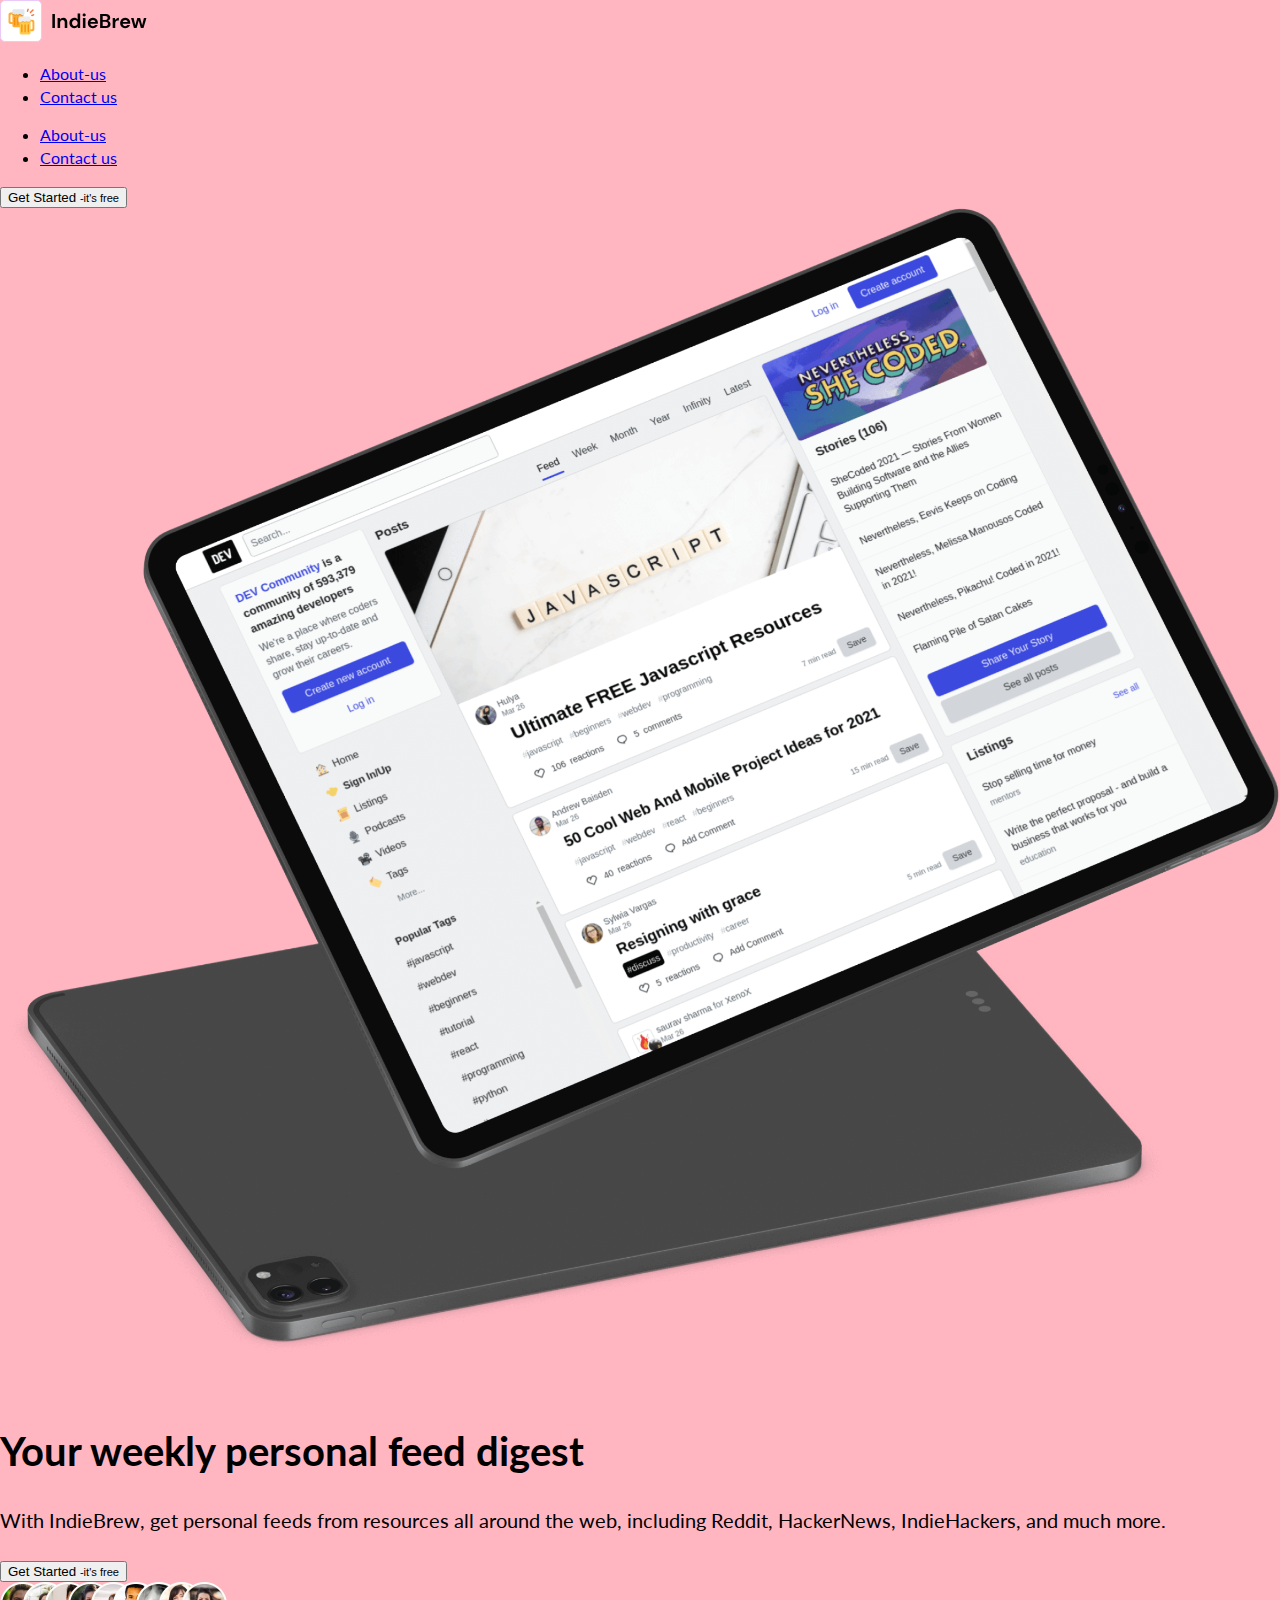
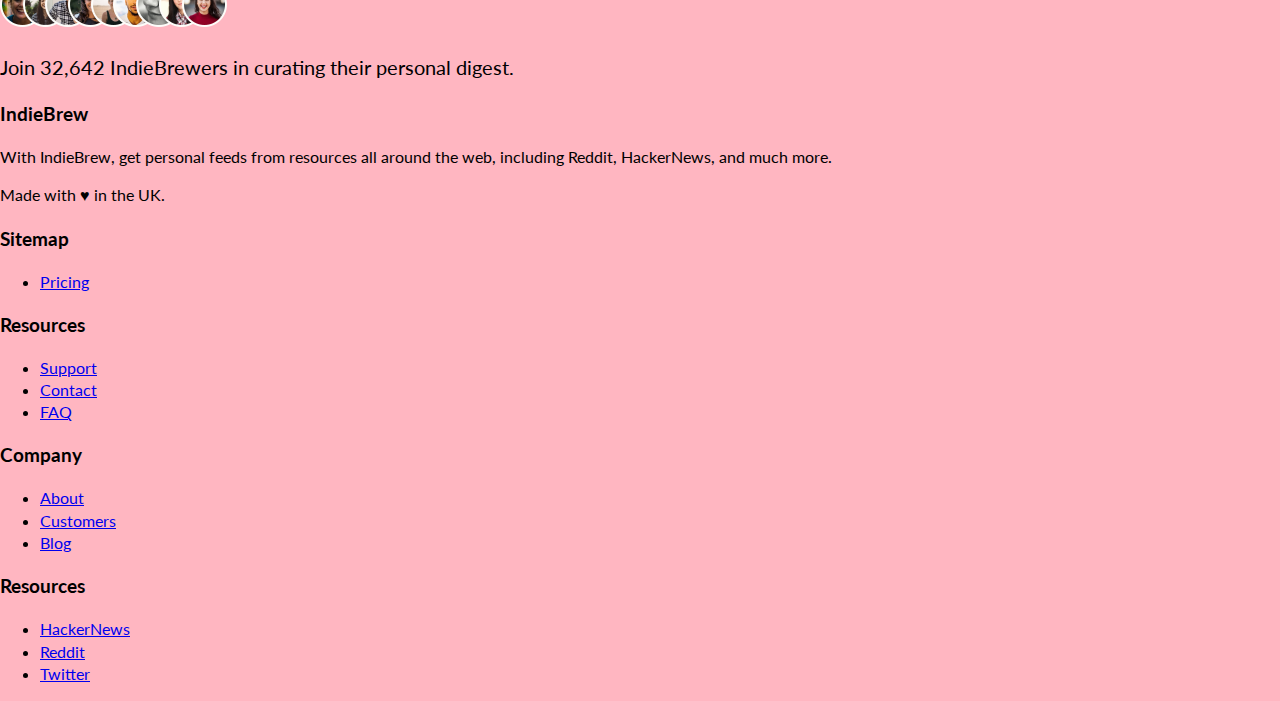
==== index.html @ edd05d70 "code minimized" ====
<!DOCTYPE html>
<html lang="en">
<head>
    <meta charset="UTF-8">
    <meta http-equiv="X-UA-Compatible" content="IE=edge">
    <meta name="viewport" content="width=device-width, initial-scale=1.0">
    <link href="https://cdn.jsdelivr.net/npm/bootstrap@5.0.2/dist/css/bootstrap.min.css"
     rel="stylesheet" integrity="sha384-EVSTQN3/azprG1Anm3QDgpJLIm9Nao0Yz1ztcQTwFspd3yD65VohhpuuCOmLASjC" 
     crossorigin="anonymous">
     <link rel="stylesheet" href="style.css">
    <title>IndieBrew</title>
</head>
<body>
        <!-- Navigation-->
        <div class="container">
            <div class="header align-items-center d-flex justify-content-between pt-4">
                <!--Logo-->
                    <div class="nav-logo">
                        <svg width="147" height="42" viewBox="0 0 147 42" fill="none" xmlns="http://www.w3.org/2000/svg">
                            <path d="M52.36 28V14H54.92V28H52.36ZM57.5734 28V18.08H59.8334L60.0334 19.76C60.3401 19.1733 60.7801 18.7067 61.3534 18.36C61.9401 18.0133 62.6268 17.84 63.4134 17.84C64.6401 17.84 65.5934 18.2267 66.2734 19C66.9534 19.7733 67.2934 20.9067 67.2934 22.4V28H64.7334V22.64C64.7334 21.7867 64.5601 21.1333 64.2134 20.68C63.8668 20.2267 63.3268 20 62.5934 20C61.8734 20 61.2801 20.2533 60.8134 20.76C60.3601 21.2667 60.1334 21.9733 60.1334 22.88V28H57.5734ZM74.3014 28.24C73.3681 28.24 72.5347 28.0133 71.8014 27.56C71.0681 27.1067 70.4881 26.4867 70.0614 25.7C69.6347 24.9133 69.4214 24.02 69.4214 23.02C69.4214 22.02 69.6347 21.1333 70.0614 20.36C70.4881 19.5733 71.0681 18.96 71.8014 18.52C72.5347 18.0667 73.3681 17.84 74.3014 17.84C75.0481 17.84 75.7014 17.98 76.2614 18.26C76.8214 18.54 77.2747 18.9333 77.6214 19.44V13.6H80.1814V28H77.9014L77.6214 26.58C77.3014 27.02 76.8747 27.4067 76.3414 27.74C75.8214 28.0733 75.1414 28.24 74.3014 28.24ZM74.8414 26C75.6681 26 76.3414 25.7267 76.8614 25.18C77.3947 24.62 77.6614 23.9067 77.6614 23.04C77.6614 22.1733 77.3947 21.4667 76.8614 20.92C76.3414 20.36 75.6681 20.08 74.8414 20.08C74.0281 20.08 73.3547 20.3533 72.8214 20.9C72.2881 21.4467 72.0214 22.1533 72.0214 23.02C72.0214 23.8867 72.2881 24.6 72.8214 25.16C73.3547 25.72 74.0281 26 74.8414 26ZM84.1683 16.54C83.7016 16.54 83.3149 16.4 83.0083 16.12C82.7149 15.84 82.5683 15.4867 82.5683 15.06C82.5683 14.6333 82.7149 14.2867 83.0083 14.02C83.3149 13.74 83.7016 13.6 84.1683 13.6C84.6349 13.6 85.0149 13.74 85.3083 14.02C85.6149 14.2867 85.7683 14.6333 85.7683 15.06C85.7683 15.4867 85.6149 15.84 85.3083 16.12C85.0149 16.4 84.6349 16.54 84.1683 16.54ZM82.8883 28V18.08H85.4483V28H82.8883ZM92.9403 28.24C91.9403 28.24 91.0536 28.0267 90.2803 27.6C89.507 27.1733 88.9003 26.5733 88.4603 25.8C88.0203 25.0267 87.8003 24.1333 87.8003 23.12C87.8003 22.0933 88.0136 21.18 88.4403 20.38C88.8803 19.58 89.4803 18.96 90.2403 18.52C91.0136 18.0667 91.9203 17.84 92.9603 17.84C93.9336 17.84 94.7936 18.0533 95.5403 18.48C96.287 18.9067 96.867 19.4933 97.2803 20.24C97.707 20.9733 97.9203 21.7933 97.9203 22.7C97.9203 22.8467 97.9136 23 97.9003 23.16C97.9003 23.32 97.8936 23.4867 97.8803 23.66H90.3403C90.3936 24.4333 90.6603 25.04 91.1403 25.48C91.6336 25.92 92.227 26.14 92.9203 26.14C93.4403 26.14 93.8736 26.0267 94.2203 25.8C94.5803 25.56 94.847 25.2533 95.0203 24.88H97.6203C97.4336 25.5067 97.1203 26.08 96.6803 26.6C96.2536 27.1067 95.7203 27.5067 95.0803 27.8C94.4536 28.0933 93.7403 28.24 92.9403 28.24ZM92.9603 19.92C92.3336 19.92 91.7803 20.1 91.3003 20.46C90.8203 20.8067 90.5136 21.34 90.3803 22.06H95.3203C95.2803 21.4067 95.0403 20.8867 94.6003 20.5C94.1603 20.1133 93.6136 19.92 92.9603 19.92ZM100.133 28V14H105.753C107.207 14 108.313 14.34 109.073 15.02C109.847 15.6867 110.233 16.5467 110.233 17.6C110.233 18.48 109.993 19.1867 109.513 19.72C109.047 20.24 108.473 20.5933 107.793 20.78C108.593 20.94 109.253 21.34 109.773 21.98C110.293 22.6067 110.553 23.34 110.553 24.18C110.553 25.2867 110.153 26.2 109.353 26.92C108.553 27.64 107.42 28 105.953 28H100.133ZM102.693 19.88H105.373C106.093 19.88 106.647 19.7133 107.033 19.38C107.42 19.0467 107.613 18.5733 107.613 17.96C107.613 17.3733 107.42 16.9133 107.033 16.58C106.66 16.2333 106.093 16.06 105.333 16.06H102.693V19.88ZM102.693 25.92H105.553C106.313 25.92 106.9 25.7467 107.313 25.4C107.74 25.04 107.953 24.54 107.953 23.9C107.953 23.2467 107.733 22.7333 107.293 22.36C106.853 21.9867 106.26 21.8 105.513 21.8H102.693V25.92ZM112.691 28V18.08H114.971L115.211 19.94C115.571 19.3 116.057 18.7933 116.671 18.42C117.297 18.0333 118.031 17.84 118.871 17.84V20.54H118.151C117.591 20.54 117.091 20.6267 116.651 20.8C116.211 20.9733 115.864 21.2733 115.611 21.7C115.371 22.1267 115.251 22.72 115.251 23.48V28H112.691ZM125.265 28.24C124.265 28.24 123.378 28.0267 122.605 27.6C121.831 27.1733 121.225 26.5733 120.785 25.8C120.345 25.0267 120.125 24.1333 120.125 23.12C120.125 22.0933 120.338 21.18 120.765 20.38C121.205 19.58 121.805 18.96 122.565 18.52C123.338 18.0667 124.245 17.84 125.285 17.84C126.258 17.84 127.118 18.0533 127.865 18.48C128.611 18.9067 129.191 19.4933 129.605 20.24C130.031 20.9733 130.245 21.7933 130.245 22.7C130.245 22.8467 130.238 23 130.225 23.16C130.225 23.32 130.218 23.4867 130.205 23.66H122.665C122.718 24.4333 122.985 25.04 123.465 25.48C123.958 25.92 124.551 26.14 125.245 26.14C125.765 26.14 126.198 26.0267 126.545 25.8C126.905 25.56 127.171 25.2533 127.345 24.88H129.945C129.758 25.5067 129.445 26.08 129.005 26.6C128.578 27.1067 128.045 27.5067 127.405 27.8C126.778 28.0933 126.065 28.24 125.265 28.24ZM125.285 19.92C124.658 19.92 124.105 20.1 123.625 20.46C123.145 20.8067 122.838 21.34 122.705 22.06H127.645C127.605 21.4067 127.365 20.8867 126.925 20.5C126.485 20.1133 125.938 19.92 125.285 19.92ZM133.947 28L131.047 18.08H133.587L135.307 25.22L137.307 18.08H140.147L142.147 25.22L143.887 18.08H146.427L143.507 28H140.847L138.727 20.58L136.607 28H133.947Z" fill="black"/>
                            <rect x="0.5" y="0.5" width="41" height="41" rx="4.5" fill="white" stroke="#EAC9F8"/>
                            <path d="M10.4908 12.5065H13.0245V14.4294H11.7426C10.4606 14.4294 10.4606 15.0704 10.4606 15.7114V21.0135C10.4606 21.989 11.3858 22.1203 11.3858 22.1203H13.0245V24.0432H10.4908C9.4127 24.0432 8.53845 23.1697 8.53845 22.0916V14.4581C8.53845 13.3807 9.41198 12.5065 10.4908 12.5065Z" fill="#FFAC33"/>
                            <path d="M12.3835 12.5065H23.2786V25.8111C23.2786 26.6006 22.6326 27.2466 21.843 27.2466H13.8191C13.0295 27.2466 12.3835 26.6006 12.3835 25.8111V12.5065Z" fill="#FFAC33"/>
                            <path d="M14.6266 25.3237C14.9804 25.3237 15.2676 25.0373 15.2676 24.6828V17.6335C15.2676 17.2797 14.9812 16.9926 14.6266 16.9926C14.2727 16.9926 13.9856 17.279 13.9856 17.6335V24.6828C13.9856 25.0373 14.2727 25.3237 14.6266 25.3237ZM17.8307 25.3237C18.1846 25.3237 18.4717 25.0373 18.4717 24.6828V17.6335C18.4717 17.2797 18.1853 16.9926 17.8307 16.9926C17.4768 16.9926 17.1897 17.279 17.1897 17.6335V24.6828C17.1905 25.0373 17.4768 25.3237 17.8307 25.3237ZM12.3835 14.7395V12.5065H23.2786V16.0078C23.069 16.0846 22.845 16.1334 22.6089 16.1334C21.7921 16.1334 21.0937 15.6302 20.803 14.9175C20.6322 15.0654 20.4118 15.1572 20.1692 15.1572C19.839 15.1572 19.5483 14.9921 19.3718 14.7409C19.0251 15.2836 18.4214 15.6453 17.7295 15.6453C17.095 15.6453 16.5359 15.3374 16.1798 14.868C16.0018 15.3223 15.5626 15.6453 15.0458 15.6453C14.5828 15.6453 14.1852 15.384 13.9777 15.0043C13.7839 15.0991 13.5686 15.1572 13.3375 15.1572C12.7044 15.1572 12.3835 14.7395 12.3835 14.7395Z" fill="#F4900C"/>
                            <path d="M14.3065 9.3024H22.6376C23.9196 9.3024 24.5605 9.94337 24.5605 11.2253V13.2063C24.5605 14.2844 23.6863 15.158 22.6089 15.158C21.7921 15.158 21.0937 14.6548 20.803 13.9428C20.6322 14.0899 20.4118 14.1825 20.1692 14.1825C19.839 14.1825 19.5483 14.0174 19.3718 13.7662C19.0251 14.3081 18.4214 14.6699 17.7295 14.6699C17.095 14.6699 16.5359 14.362 16.1798 13.8925C16.0018 14.3469 15.5626 14.6699 15.0458 14.6699C14.6007 14.6699 14.2203 14.4258 14.0071 14.0691C13.8342 14.2335 13.6023 14.3361 13.3446 14.3361C12.8135 14.3361 12.3835 13.9055 12.3835 13.375V11.2253C12.3835 9.94337 13.0245 9.3024 14.3065 9.3024Z" fill="#E1E8ED"/>
                            <path d="M30.4269 13.2602C30.2431 13.2602 30.0594 13.1899 29.9194 13.0499C29.6388 12.7692 29.6388 12.3149 29.9194 12.0342L32.4689 9.48615C32.7496 9.20622 33.2032 9.20622 33.4839 9.48615C33.7645 9.76608 33.7645 10.2212 33.4839 10.5018L30.9344 13.0499C30.7944 13.1906 30.6106 13.2602 30.4269 13.2602ZM27.4381 12.0421C27.3599 12.0421 27.2795 12.0285 27.2012 12.0012C26.8273 11.8706 26.6299 11.4615 26.7605 11.0868L27.4568 9.0964C27.5881 8.72245 27.9965 8.52506 28.3712 8.65569C28.7452 8.78633 28.9425 9.19546 28.8119 9.57013L28.1157 11.5605C28.0123 11.857 27.7345 12.0421 27.4381 12.0421ZM31.8474 16.1865C31.5516 16.1865 31.2746 16.0021 31.1705 15.7078C31.0384 15.3338 31.2351 14.924 31.6083 14.7919L33.3985 14.1596C33.7731 14.0268 34.1823 14.2242 34.3143 14.5974C34.4464 14.9714 34.2497 15.3812 33.8765 15.5133L32.0864 16.1456C32.0067 16.1736 31.9263 16.1865 31.8474 16.1865Z" fill="#FA743E"/>
                            <path d="M32.4259 19.6842H29.8922V21.6071H31.1741C32.456 21.6071 32.456 22.2481 32.456 22.889V28.1912C32.456 29.1667 31.5308 29.298 31.5308 29.298H29.8922V31.2209H32.4259C33.504 31.2209 34.3782 30.3474 34.3782 29.2693V21.6358C34.3782 20.5584 33.5047 19.6842 32.4259 19.6842Z" fill="#FFAC33"/>
                            <path d="M30.5331 19.6842H19.6381V32.9888C19.6381 33.7783 20.2841 34.4243 21.0736 34.4243H29.0976C29.8871 34.4243 30.5331 33.7783 30.5331 32.9888V19.6842Z" fill="#FFCC4D"/>
                            <path d="M21.8811 32.5014C21.5273 32.5014 21.2402 32.2151 21.2402 31.8605V24.8113C21.2402 24.4574 21.5273 24.1703 21.8811 24.1703C22.235 24.1703 22.5221 24.4567 22.5221 24.8113V31.8605C22.5221 32.2151 22.235 32.5014 21.8811 32.5014ZM28.2901 32.5014C27.9363 32.5014 27.6491 32.2151 27.6491 31.8605V24.8113C27.6491 24.4574 27.9355 24.1703 28.2901 24.1703C28.644 24.1703 28.9311 24.4567 28.9311 24.8113V31.8605C28.9311 32.2151 28.644 32.5014 28.2901 32.5014ZM25.086 32.5014C24.7321 32.5014 24.445 32.2151 24.445 31.8605V24.8113C24.445 24.4574 24.7314 24.1703 25.086 24.1703C25.4406 24.1703 25.727 24.4567 25.727 24.8113V31.8605C25.7262 32.2151 25.4398 32.5014 25.086 32.5014Z" fill="#F4900C"/>
                            <path d="M30.5331 21.9172V19.6842H19.6381V23.1855C19.8477 23.2623 20.0716 23.3111 20.3077 23.3111C21.1246 23.3111 21.823 22.8079 22.1137 22.0952C22.2845 22.2431 22.5048 22.3349 22.7474 22.3349C23.0776 22.3349 23.3683 22.1698 23.5449 21.9186C23.8916 22.4613 24.4952 22.823 25.1871 22.823C25.8217 22.823 26.3808 22.5151 26.7368 22.0457C26.9148 22.5 27.3541 22.823 27.8709 22.823C28.3339 22.823 28.7315 22.5617 28.9389 22.182C29.1327 22.2768 29.3481 22.3349 29.5792 22.3349C30.2123 22.3349 30.5331 21.9172 30.5331 21.9172Z" fill="#FFAC33"/>
                            <path d="M28.6102 16.4801H20.279C18.9971 16.4801 18.3561 17.1211 18.3561 18.403V20.3841C18.3561 21.4621 19.2304 22.3357 20.3078 22.3357C21.1246 22.3357 21.823 21.8325 22.1137 21.1205C22.2845 21.2676 22.5049 21.3602 22.7475 21.3602C23.0776 21.3602 23.3683 21.1951 23.5449 20.9439C23.8916 21.4858 24.4952 21.8476 25.1872 21.8476C25.8217 21.8476 26.3808 21.5397 26.7368 21.0702C26.9148 21.5246 27.3541 21.8476 27.8709 21.8476C28.3159 21.8476 28.6963 21.6035 28.9095 21.2468C29.0818 21.4112 29.3143 21.5138 29.5713 21.5138C30.1025 21.5138 30.5324 21.0832 30.5324 20.5527V18.403C30.5331 17.1211 29.8921 16.4801 28.6102 16.4801Z" fill="#EEEEEE"/>
                        </svg>        
                    </div>  
                <!--Navbar menu Mobile--> 
                <div class="collapse" id="navbarToggleExternalContent">
                    <div class="Navbar-menu">
                        <ul class="list-unstyled">
                            <li> <a href="about.html" class="text-decoration-none">About-us</a></li>
                            <li><a href="contact.html" class="text-decoration-none" >Contact us</a></li>
                        </ul>
                    <!-- <span class="text-muted"></span> -->
                    </div>
                </div>
                <nav class="navbar navbar-dark bg-dark">
                    <div class="container-fluid">
                    <button class="navbar-toggler" type="button" data-bs-toggle="collapse" data-bs-target="#navbarToggleExternalContent" aria-controls="navbarToggleExternalContent" aria-expanded="false" aria-label="Toggle navigation">
                        <span class="navbar-toggler-icon"></span>
                    </button>
                    </div>
                </nav>
                <!-- tablet Nav -->
                <div class="Tablet-Navbar-menu align-items-lg-center align-items-sm-center d-flex pt-1" id="tablet">
                    <div class="menu align-items-center d-flex justify-content-between " id="flex-box" >
                        <ul class="nav-ul mr-5 d-flex pt-2 list-unstyled">
                            <li><a href="about.html" class="tab-nav-link text-decoration-none">About-us</a></li>
                            <li><a href="contact.html" class="tab-nav-link text-decoration-none">Contact us</a></li>
                        </ul>
                        <button class="btn btn-primary pl-4 ml-4" id="tab-nav-btn">
                            <span class="text-bold">Get Started</span>
                            <small>-it's free</small>
                        </button>
                    </div>
                </div>
            </div>
        </div>
        <!--Top-hero section-->
        <div class="top-hero container pt-4 mt-4">
            <div class="row">
                <div class="col-lg-6 col-md-12 col-sm-12">
                    <div class="hero-image">
                        <img src="./images/Feed-Mockup.png"  width="100%" height="100%">
                    </div>
                </div>
                <div class="top-hero--text-section  col-lg-6 col-md-12 col-sm-12">
                    <h1 class="fw-bolder fs-1">Your weekly personal feed digest</h1>
                    <p>With IndieBrew, get personal feeds from 
                    resources all around the web, including Reddit,
                    HackerNews, IndieHackers, and much more.
                    </p>
                    <button class="btn btn-primary">
                        <span class="text-bold">Get Started</span>
                        <small>-it's free</small>
                    </button>
                    <div class="icon pt-3">
                        <img src="./images/User Avatars.png"/>
                        <p class="pt-2">Join <span class="text-primary">32,642 </span>IndieBrewers in curating
                        their personal digest. 
                        </p>
                    </div>
                </div>
            </div>          
        </div>
          <!--footer-->
<div class="container pt-4">
    <footer>
        <div class="row">
            <div class="footer-one col-12 col-sm-12">
                <h3  class="fw-bold">IndieBrew</h3>
                <p>With IndieBrew, get personal feeds from resources all around
                the web, including Reddit, HackerNews, and much more.
                </p>
                <p>Made with ♥ in the  UK.</p>
            </div>
        </div>
        <div class="footer-flex ">
            <div class="row">
                <div class="col-sm-12 col-md-6">
                    <div class="row">
                        <div class="col-6 col-sm-6">
                            <h3  class="fw-bold">Sitemap</h3>
                            <ul class="list-unstyled">
                                <li> <a href="#" class="text-decoration-none">Pricing</a></li>
                            </ul>  
                        </div>
                        <div class="col-6 col-sm-6">
                            <h3 class="fw-bold">Resources</h3>
                            <ul class="list-unstyled">
                                <li><a href="#" class="text-decoration-none">Support</a></li>
                                <li><a href="contact.html" class="text-decoration-none">Contact</a></li>
                                <li> <a href="#" class="text-decoration-none">FAQ</a></li>
                            </ul>
                        </div>
                    </div>
                </div>
                <div class="col-sm-12 col-md-6">
                    <div class="row">
                        <div class="footer-four col-6 col-sm-6">
                            <h3 class="fw-bold">Company</h3>
                            <ul class="list-unstyled">
                                <li><a href="about.html" class="text-decoration-none">About</a></li>
                                <li><a href="#" class="text-decoration-none">Customers</a></li>
                                <li><a href="#" class="text-decoration-none">Blog</a></li>
                            </ul>
                        </div>
                        <div class="footer-five col-6 col-sm-6">
                            <h3  class="fw-bold">Resources</h3>
                            <ul class="list-unstyled">
                                <li><a href="#" class="text-decoration-none">HackerNews</a> </li>
                                <li><a href="#" class="text-decoration-none">Reddit</a></li>
                                <li><a href="#" class="text-decoration-none">Twitter</a></li>
                            </ul>   
                        </div>
                </div>  
                </div>
            </div>
        </div>
    </footer>
</div>
    <script src="https://cdn.jsdelivr.net/npm/bootstrap@5.0.2/dist/js/bootstrap.bundle.min.js"
     integrity="sha384-MrcW6ZMFYlzcLA8Nl+NtUVF0sA7MsXsP1UyJoMp4YLEuNSfAP+JcXn/tWtIaxVXM" 
     crossorigin="anonymous">
    </script>
</body>
</html>
---- style.css ----
@import url('https://fonts.googleapis.com/css2?family=Lato:wght@700&family=Manrope:wght@400;500&display=swap');

body{
    /* background-color:rgb(255, 0, 0);opacity:1.9; */
    background-color:rgb(255, 182, 193);
    line-height:1.4;
    font-family: 'Lato', sans-serif;
    padding: 0;
    margin: 0;
    box-sizing: border-box;
}

.navbar{
    display: none;
}

.nav-ul li{
    margin-right: 10px;
}

.top-hero--text-section,
.phone-image-text--section{
    margin-top: 60px;
    font-size:20px;
}

.icon-social{
    width: 400px;
    height:100%;
    padding-top: 30px;
}

.phone{
    width: 500px;
    height:100%;
}

input{
    width: 100%;
    height: 100%;
    border: 1px solid black;
    border-radius:2px;
    padding:10px;
    margin-bottom: 20px;;
}

.conditions .Terms{
    margin-left: -70px;
    margin-top: -20px;

}

input[type="checkbox"]{
    height: 13px;
    margin-left:-75px;
    margin-top: -20px;
   }

button:hover{
   transition: ease-in 2000ms;
   background-color:blanchedalmond;
   color:black;
}

.sign-up{
    margin-top: 30px;
    width:50%;
    height:100%;
    padding:40px;
}

.feed-back{
    margin-top:30px;
    width:50%;
    height:100%;
    padding:20px;
}

#btn-signup{
    width:100%;
}


@media screen and (max-width: 769px) {
    body{
        background-color:rgb(255, 182, 193);
        line-height:1.4;
        font-family: 'Lato', sans-serif;
    }

    .navbar{
        display: none;
    }
    
    input{
        width: 100%;
        border: 1px solid black;
        border-radius:2px;
        padding:10px;
        margin-bottom: 20px;;
    }
 
    .conditions .Terms{
     margin-left: -300px;
     padding-bottom: 22px;
    }
 
    input[type="checkbox"]{
     margin-left:-310px;
    }
 
   button:hover{
       transition: ease-in 1000ms;
       background-color:blanchedalmond;
       color:black;
   }
   
   .feed-back--hero,
   .sign-up--section{
    width:100%;
   }

   .icon-social{
    width:100%; 
   }
}

@media screen and (max-width: 426px) {
    body{
        background-color:rgb(255, 182, 193);
        line-height:1.4;
        font-weight: 400;
        font-family: 'Lato', sans-serif;
        font-family: 'Manrope', sans-serif;
        border:1px solid black;
    }

    .tab-nav-link,
    #tab-nav-btn,
    #tablet{
        display: none;
    }

    .navbar{
        display: block;
    }

   a:hover,
   a:focus{
    color: black;
    background-color:blue;
   }

   input{
       width: 100%;
       border: 1px solid black;
       border-radius:2px;
       padding:10px;
       margin-bottom: 20px;;
   }

   .conditions .Terms{
    margin-left: -90px;
    padding: 10px;
   }

   input[type="checkbox"]{
    margin-left:-100px;
   }

  button:hover{
      transition: ease-in 1000ms;
      background-color:blanchedalmond;
      color:black;
  }

  .header .Tablet-Navbar-menu .menu .nav-ul {
        display: none;
}
    .phone,
    .icon-social{
        width:320px; 
    }

    .btn-text{
        display: none;
    }
  }

  @media screen and (max-width: 378px) {
    .conditions .Terms{
        margin-left: -80px;
        margin-top: -15px;
       }
    
       input[type="checkbox"]{
        margin-left:-70px;
        margin-top: -18px;
       }
       
       .header .Tablet-Navbar-menu #flex-box {
        display: none;
    }
  }

  @media screen and (max-width: 321px) {
    .conditions .Terms{
        margin-left: -50px;
        padding:-5px 10px;
       }
    
       input[type="checkbox"]{
        margin-left:-50px;
        margin-top: -20px;
       }

       .header .Tablet-Navbar-menu #flex-box {
           display: none;
       }

       .phone,
    .icon-social{
        width:300px; 
    }
    
  }
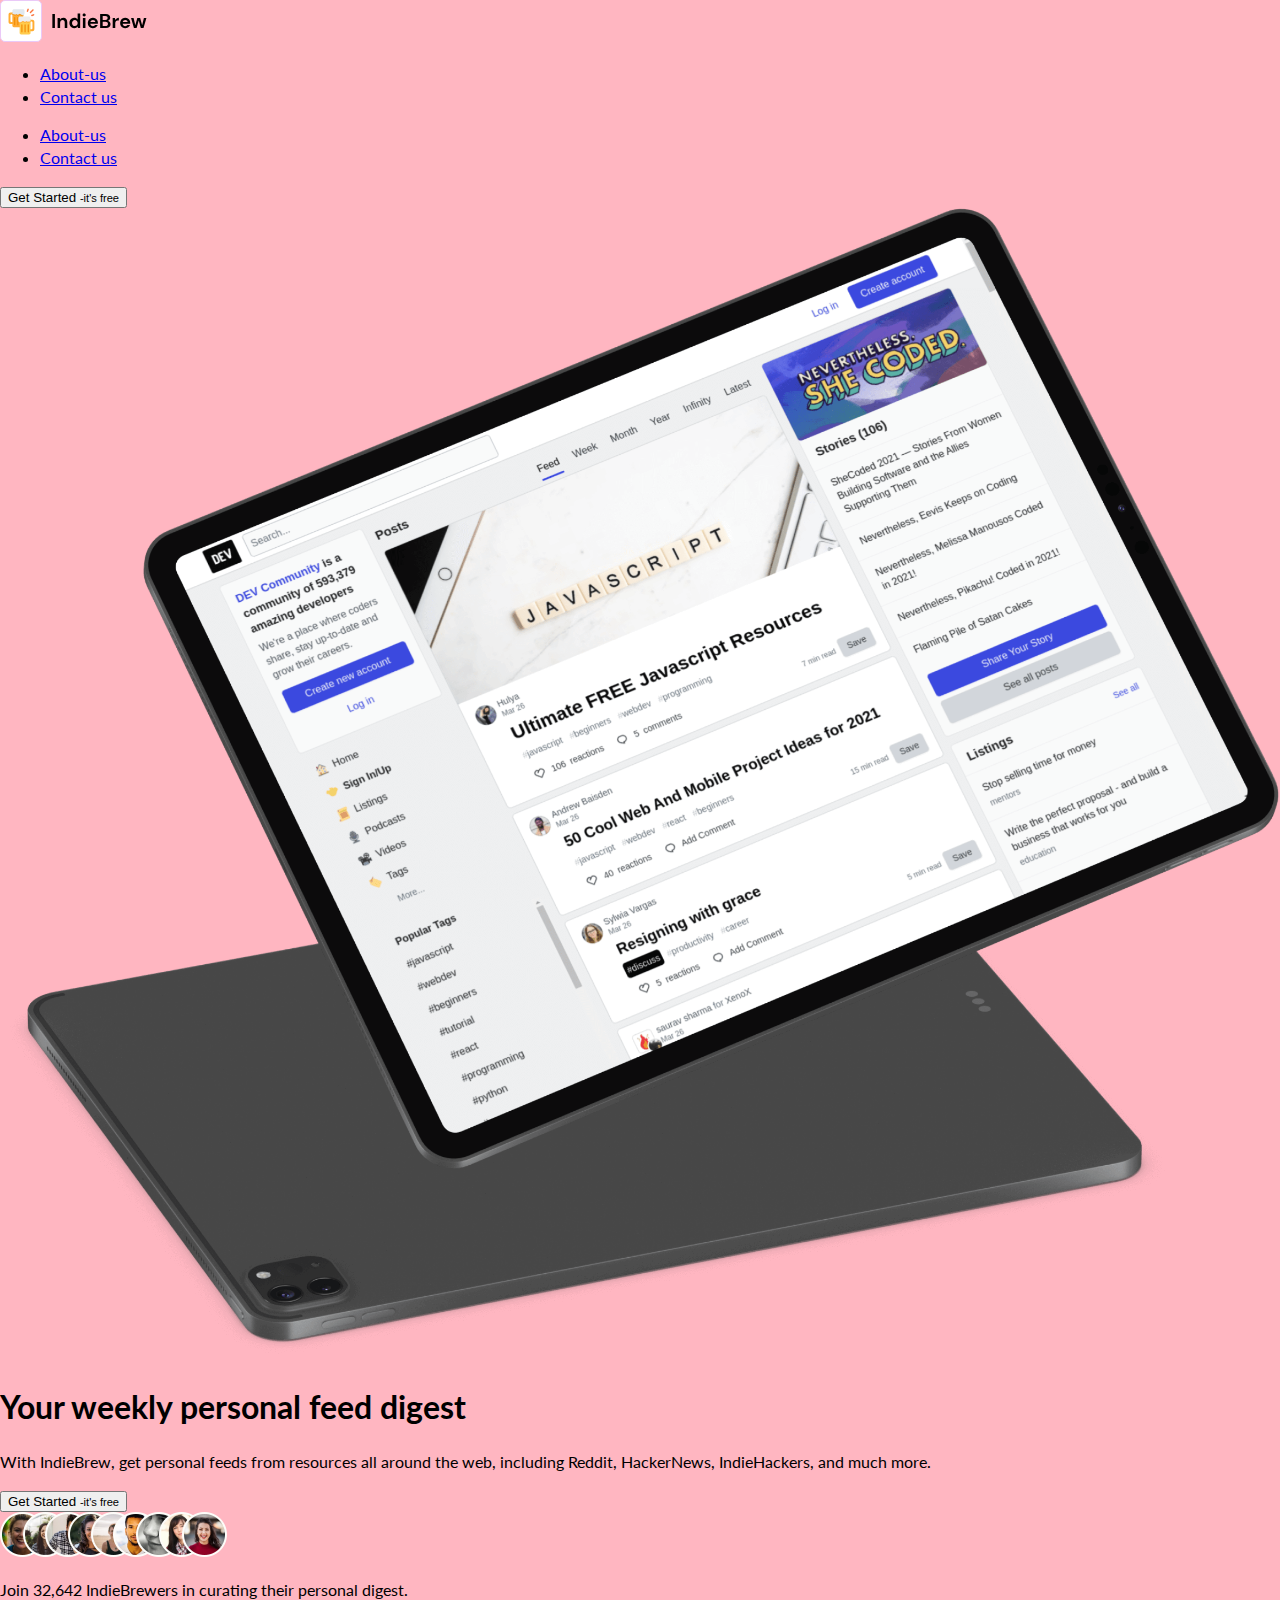
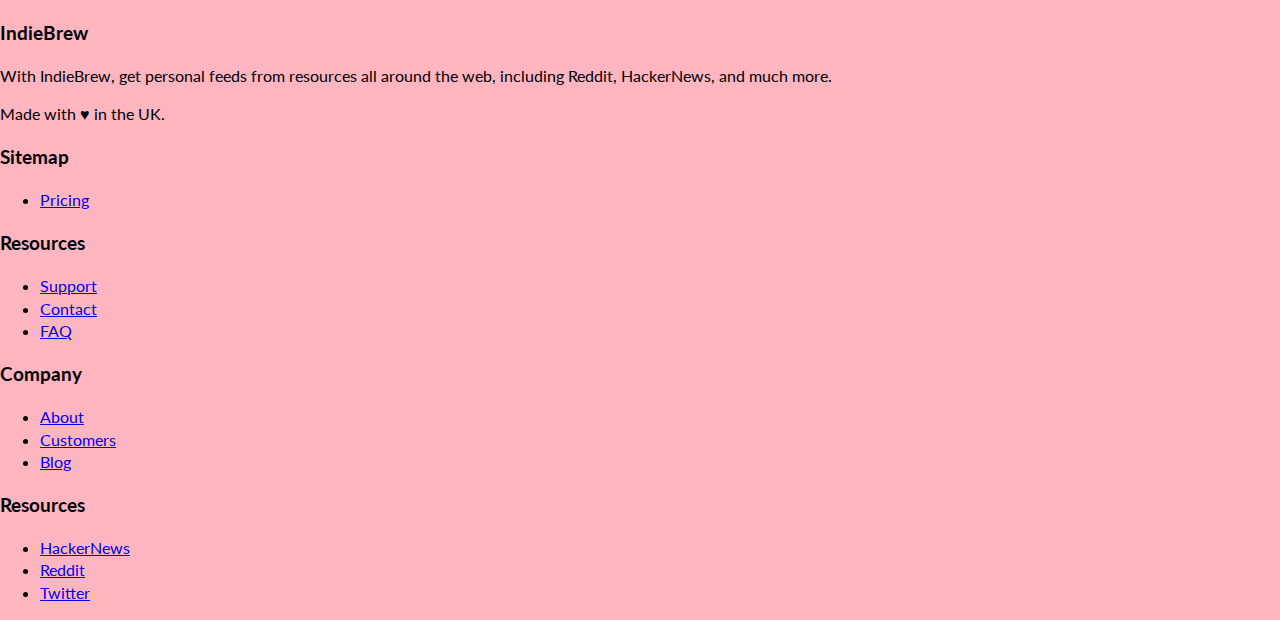
==== commit e9e2170f: "code minimized" ====
--- a/index.html
+++ b/index.html
@@ -51,9 +51,9 @@
                 <!-- tablet Nav -->
                 <div class="Tablet-Navbar-menu align-items-lg-center align-items-sm-center d-flex pt-1" id="tablet">
                     <div class="menu align-items-center d-flex justify-content-between " id="flex-box" >
-                        <ul class="nav-ul mr-5 d-flex pt-2 list-unstyled">
-                            <li><a href="about.html" class="tab-nav-link text-decoration-none">About-us</a></li>
-                            <li><a href="contact.html" class="tab-nav-link text-decoration-none">Contact us</a></li>
+                        <ul class="nav-ul me-5 d-flex pt-2 list-unstyled">
+                            <li ><a href="about.html" class="tab-nav-link text-decoration-none">About-us</a></li>
+                            <li class="px-4"><a href="contact.html" class="tab-nav-link text-decoration-none">Contact us</a></li>
                         </ul>
                         <button class="btn btn-primary pl-4 ml-4" id="tab-nav-btn">
                             <span class="text-bold">Get Started</span>
@@ -68,11 +68,11 @@
             <div class="row">
                 <div class="col-lg-6 col-md-12 col-sm-12">
                     <div class="hero-image">
-                        <img src="./images/Feed-Mockup.png"  width="100%" height="100%">
+                        <img src="./images/Feed-Mockup.png" class="laptop" alt="feed-mockup" width="100%" height="100%">
                     </div>
                 </div>
-                <div class="top-hero--text-section  col-lg-6 col-md-12 col-sm-12">
-                    <h1 class="fw-bolder fs-1">Your weekly personal feed digest</h1>
+                <div class="top-hero--text-section fs-5 mt-lg-4 col-lg-6 col-md-12 col-sm-12">
+                    <h1 class="fw-bolder">Your weekly personal feed digest</h1>
                     <p>With IndieBrew, get personal feeds from 
                     resources all around the web, including Reddit,
                     HackerNews, IndieHackers, and much more.
@@ -94,8 +94,8 @@
 <div class="container pt-4">
     <footer>
         <div class="row">
-            <div class="footer-one col-12 col-sm-12">
-                <h3  class="fw-bold">IndieBrew</h3>
+            <div class="footer-one fs-5 col-12 col-sm-12">
+                <h3 class="fw-bold">IndieBrew</h3>
                 <p>With IndieBrew, get personal feeds from resources all around
                 the web, including Reddit, HackerNews, and much more.
                 </p>
--- a/style.css
+++ b/style.css
@@ -2,7 +2,6 @@
 @import url('https://fonts.googleapis.com/css2?family=Lato:wght@700&family=Manrope:wght@400;500&display=swap');
 
 body{
-    /* background-color:rgb(255, 0, 0);opacity:1.9; */
     background-color:rgb(255, 182, 193);
     line-height:1.4;
     font-family: 'Lato', sans-serif;
@@ -13,27 +12,6 @@
 
 .navbar{
     display: none;
-}
-
-.nav-ul li{
-    margin-right: 10px;
-}
-
-.top-hero--text-section,
-.phone-image-text--section{
-    margin-top: 60px;
-    font-size:20px;
-}
-
-.icon-social{
-    width: 400px;
-    height:100%;
-    padding-top: 30px;
-}
-
-.phone{
-    width: 500px;
-    height:100%;
 }
 
 input{
@@ -77,10 +55,6 @@
     padding:20px;
 }
 
-#btn-signup{
-    width:100%;
-}
-
 
 @media screen and (max-width: 769px) {
     body{
@@ -115,6 +89,7 @@
        background-color:blanchedalmond;
        color:black;
    }
+
    
    .feed-back--hero,
    .sign-up--section{
@@ -133,7 +108,6 @@
         font-weight: 400;
         font-family: 'Lato', sans-serif;
         font-family: 'Manrope', sans-serif;
-        border:1px solid black;
     }
 
     .tab-nav-link,
@@ -205,6 +179,11 @@
   }
 
   @media screen and (max-width: 321px) {
+      .top-hero--text-section p,
+      .footer-one p{
+          font-size: 12px;
+      }
+
     .conditions .Terms{
         margin-left: -50px;
         padding:-5px 10px;
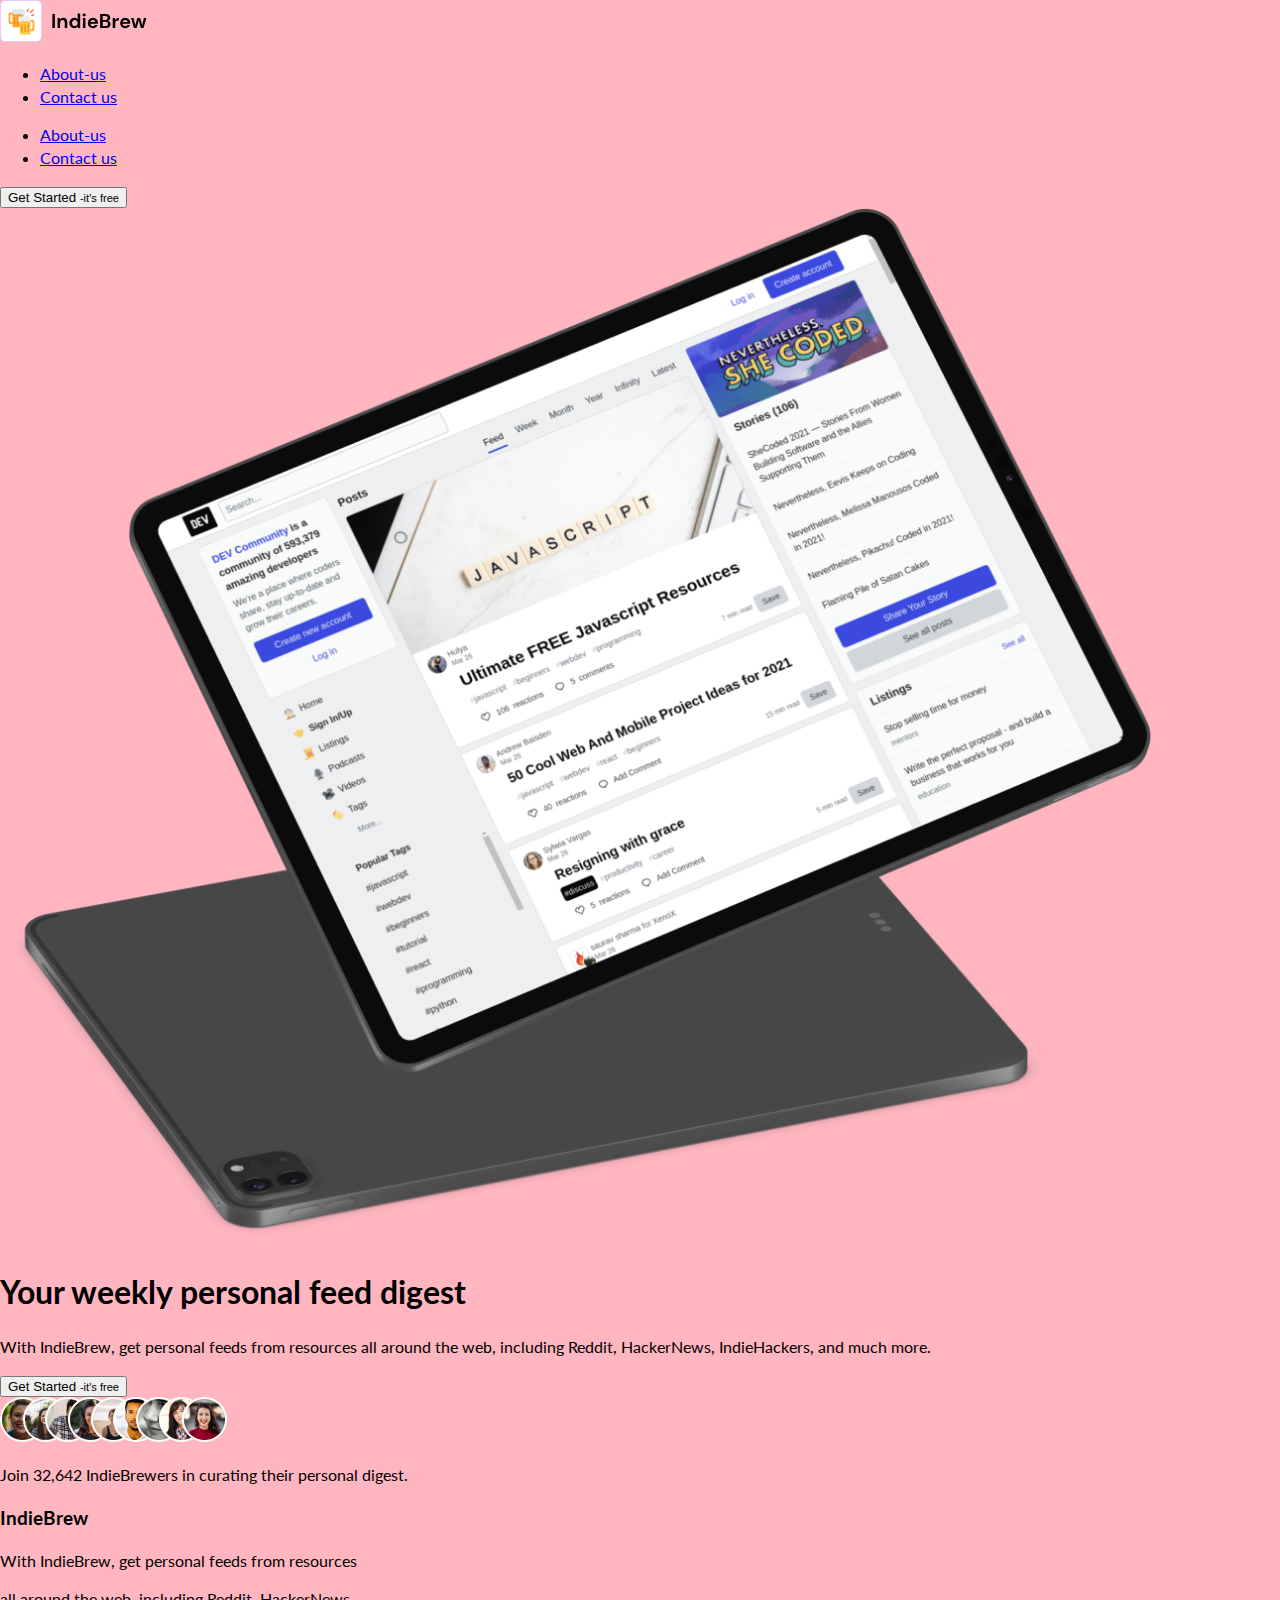
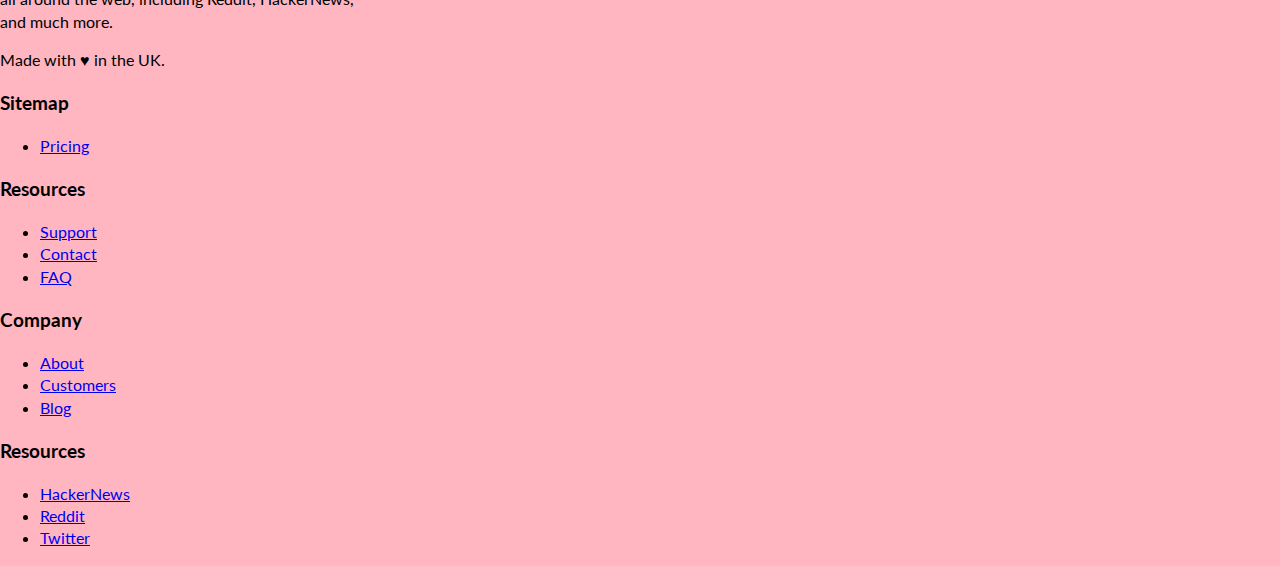
==== commit b6cd796d: "adjusted mobile nav" ====
--- a/index.html
+++ b/index.html
@@ -13,7 +13,7 @@
 <body>
         <!-- Navigation-->
         <div class="container">
-            <div class="header align-items-center d-flex justify-content-between pt-4">
+            <div class="header d-flex align-items-center justify-content-between pt-4">
                 <!--Logo-->
                     <div class="nav-logo">
                         <svg width="147" height="42" viewBox="0 0 147 42" fill="none" xmlns="http://www.w3.org/2000/svg">
@@ -32,22 +32,24 @@
                         </svg>        
                     </div>  
                 <!--Navbar menu Mobile--> 
-                <div class="collapse" id="navbarToggleExternalContent">
-                    <div class="Navbar-menu">
-                        <ul class="list-unstyled">
-                            <li> <a href="about.html" class="text-decoration-none">About-us</a></li>
-                            <li><a href="contact.html" class="text-decoration-none" >Contact us</a></li>
-                        </ul>
-                    <!-- <span class="text-muted"></span> -->
+                 <div class="navbar-right">
+                    <div class="collapse" id="navbarToggleExternalContent">
+                        <div class="Navbar-menu">
+                            <ul class="navbar-nav list-unstyled">
+                                <li> <a href="about.html" class="text-decoration-none">About-us</a></li>
+                                <li><a href="contact.html" class="text-decoration-none" >Contact us</a></li>
+                            </ul>
+                            <span class="text-muted"></span>
+                        </div>
                     </div>
-                </div>
-                <nav class="navbar navbar-dark bg-dark">
-                    <div class="container-fluid">
-                    <button class="navbar-toggler" type="button" data-bs-toggle="collapse" data-bs-target="#navbarToggleExternalContent" aria-controls="navbarToggleExternalContent" aria-expanded="false" aria-label="Toggle navigation">
-                        <span class="navbar-toggler-icon"></span>
-                    </button>
-                    </div>
-                </nav>
+                    <nav class="navbar navbar-light bg-faded ml-auto">
+                        <div class="container-fluid">
+                            <button class="navbar-toggler " type="button" data-bs-toggle="collapse" data-bs-target="#navbarToggleExternalContent" aria-controls="navbarToggleExternalContent" aria-expanded="false" aria-label="Toggle navigation">
+                                <span class="navbar-toggler-icon"></span>
+                            </button>
+                        </div>
+                    </nav>
+                </div>       
                 <!-- tablet Nav -->
                 <div class="Tablet-Navbar-menu align-items-lg-center align-items-sm-center d-flex pt-1" id="tablet">
                     <div class="menu align-items-center d-flex justify-content-between " id="flex-box" >
@@ -68,12 +70,12 @@
             <div class="row">
                 <div class="col-lg-6 col-md-12 col-sm-12">
                     <div class="hero-image">
-                        <img src="./images/Feed-Mockup.png" class="laptop" alt="feed-mockup" width="100%" height="100%">
+                        <img src="./images/Feed-Mockup.png" class="laptop laptop-mobile" alt="feed-mockup" width="90%" height="100%">
                     </div>
                 </div>
-                <div class="top-hero--text-section fs-5 mt-lg-4 col-lg-6 col-md-12 col-sm-12">
-                    <h1 class="fw-bolder">Your weekly personal feed digest</h1>
-                    <p>With IndieBrew, get personal feeds from 
+                <div class="top-hero--text-section fs-lg-5 fs-md-5 mt-lg-4 col-lg-6 col-md-12 col-sm-12">
+                    <h1 class="fw-bolder fs-sm-5 ">Your weekly personal feed digest</h1>
+                    <p class="">With IndieBrew, get personal feeds from 
                     resources all around the web, including Reddit,
                     HackerNews, IndieHackers, and much more.
                     </p>
@@ -94,10 +96,11 @@
 <div class="container pt-4">
     <footer>
         <div class="row">
-            <div class="footer-one fs-5 col-12 col-sm-12">
-                <h3 class="fw-bold">IndieBrew</h3>
-                <p>With IndieBrew, get personal feeds from resources all around
-                the web, including Reddit, HackerNews, and much more.
+            <div class="footer-one col-12 footer-one-mobile">
+                <h3 class="fw-bold fs-5">IndieBrew</h3>
+                <p class="">With IndieBrew, get personal feeds from resources <div class="text-break">all around
+                    the web, including Reddit, HackerNews, </div>
+                    <div class="text-break"> and much more.</div>
                 </p>
                 <p>Made with ♥ in the  UK.</p>
             </div>
--- a/style.css
+++ b/style.css
@@ -1,6 +1,5 @@
 
 @import url('https://fonts.googleapis.com/css2?family=Lato:wght@700&family=Manrope:wght@400;500&display=swap');
-
 body{
     background-color:rgb(255, 182, 193);
     line-height:1.4;
@@ -14,45 +13,14 @@
     display: none;
 }
 
-input{
-    width: 100%;
-    height: 100%;
-    border: 1px solid black;
-    border-radius:2px;
-    padding:10px;
-    margin-bottom: 20px;;
-}
-
 .conditions .Terms{
     margin-left: -70px;
     margin-top: -20px;
 
 }
 
-input[type="checkbox"]{
-    height: 13px;
-    margin-left:-75px;
-    margin-top: -20px;
-   }
-
-button:hover{
-   transition: ease-in 2000ms;
-   background-color:blanchedalmond;
-   color:black;
-}
-
-.sign-up{
-    margin-top: 30px;
+.feed-back{
     width:50%;
-    height:100%;
-    padding:40px;
-}
-
-.feed-back{
-    margin-top:30px;
-    width:50%;
-    height:100%;
-    padding:20px;
 }
 
 
@@ -66,14 +34,6 @@
     .navbar{
         display: none;
     }
-    
-    input{
-        width: 100%;
-        border: 1px solid black;
-        border-radius:2px;
-        padding:10px;
-        margin-bottom: 20px;;
-    }
  
     .conditions .Terms{
      margin-left: -300px;
@@ -84,31 +44,38 @@
      margin-left:-310px;
     }
  
-   button:hover{
-       transition: ease-in 1000ms;
-       background-color:blanchedalmond;
-       color:black;
-   }
-
    
    .feed-back--hero,
    .sign-up--section{
-    width:100%;
-   }
-
-   .icon-social{
-    width:100%; 
+    width:70%;
    }
 }
 
 @media screen and (max-width: 426px) {
     body{
-        background-color:rgb(255, 182, 193);
-        line-height:1.4;
-        font-weight: 400;
-        font-family: 'Lato', sans-serif;
-        font-family: 'Manrope', sans-serif;
+      border: 10px solid red;
     }
+
+    .top-hero--text-section{
+        max-width: 95%;
+    }
+
+    .laptop-mobile{
+        max-width: 280px;
+    }
+
+    footer{
+        max-width:420px;
+    }
+
+    .navbar-right{
+       margin-right:-250px;
+       
+    }
+
+    #icon-socials{
+        width:75%; 
+       } 
 
     .tab-nav-link,
     #tab-nav-btn,
@@ -126,28 +93,9 @@
     background-color:blue;
    }
 
-   input{
-       width: 100%;
-       border: 1px solid black;
-       border-radius:2px;
-       padding:10px;
-       margin-bottom: 20px;;
+   input[type="checkbox"]{
+    margin:0 10px;
    }
-
-   .conditions .Terms{
-    margin-left: -90px;
-    padding: 10px;
-   }
-
-   input[type="checkbox"]{
-    margin-left:-100px;
-   }
-
-  button:hover{
-      transition: ease-in 1000ms;
-      background-color:blanchedalmond;
-      color:black;
-  }
 
   .header .Tablet-Navbar-menu .menu .nav-ul {
         display: none;
@@ -157,41 +105,54 @@
         width:320px; 
     }
 
+    .feed-back--hero,
+    .sign-up--section{
+        width:100%;
+       }
+
     .btn-text{
         display: none;
     }
+
+     
   }
 
   @media screen and (max-width: 378px) {
+    .navbar-right{
+        margin-right:-220px;
+    }
     .conditions .Terms{
-        margin-left: -80px;
+        margin-left: -70px;
         margin-top: -15px;
+        
        }
     
        input[type="checkbox"]{
-        margin-left:-70px;
-        margin-top: -18px;
+        margin-left:10px;
+        margin-top: 2px;
        }
        
        .header .Tablet-Navbar-menu #flex-box {
         display: none;
     }
+
+    .icon-social{
+        width:200px; 
+    }
+   
   }
 
   @media screen and (max-width: 321px) {
-      .top-hero--text-section p,
-      .footer-one p{
-          font-size: 12px;
-      }
-
+    .navbar-right{
+        margin-right:-160px;
+    }
     .conditions .Terms{
         margin-left: -50px;
         padding:-5px 10px;
        }
     
        input[type="checkbox"]{
-        margin-left:-50px;
-        margin-top: -20px;
+        margin:0 10px;
        }
 
        .header .Tablet-Navbar-menu #flex-box {
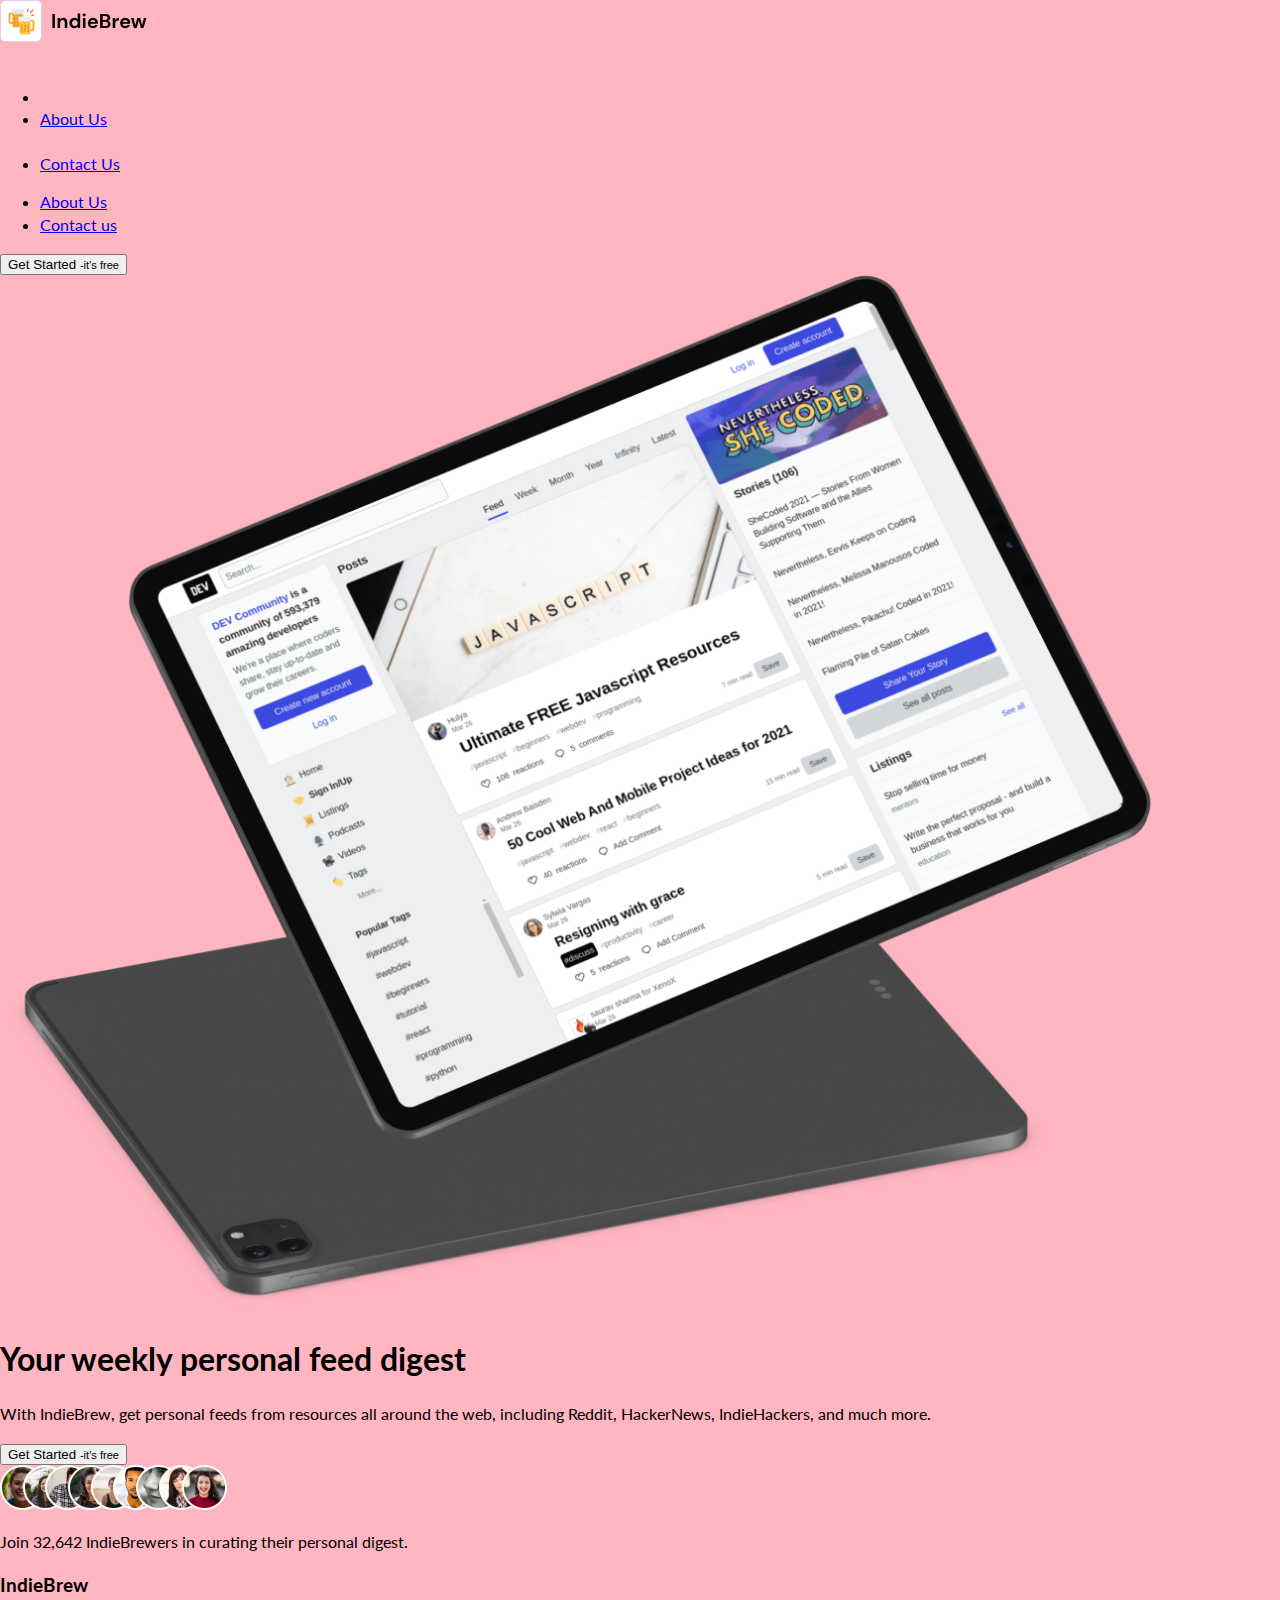
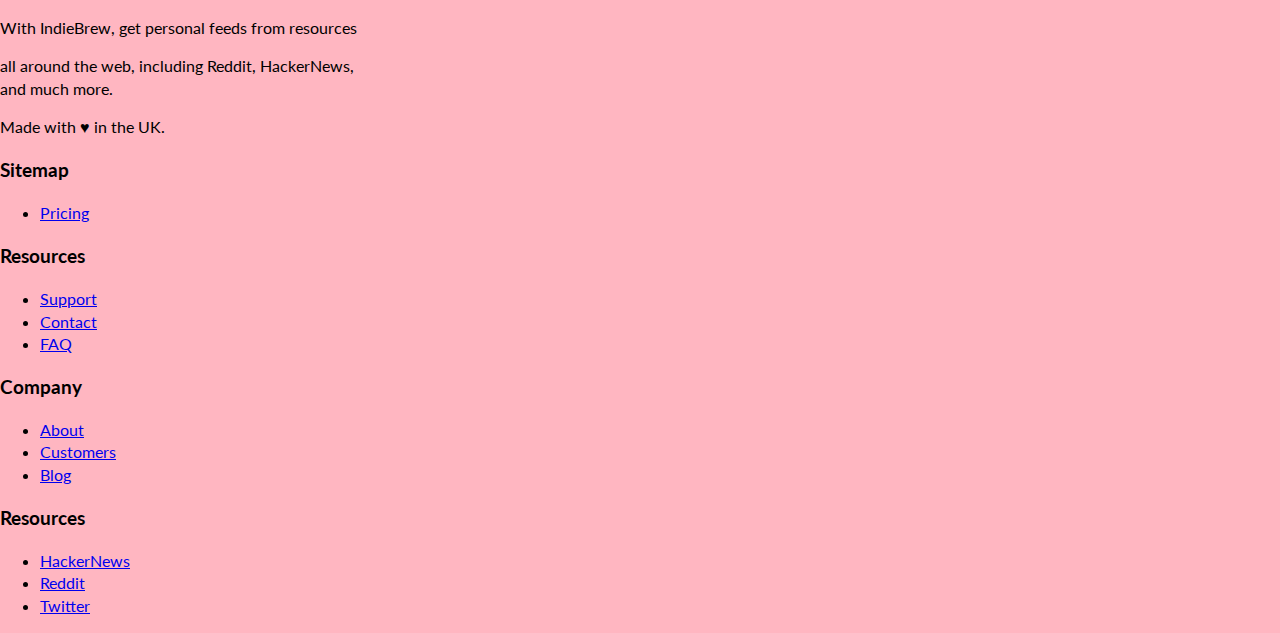
==== commit c2ab18f1: "Task Modified" ====
--- a/index.html
+++ b/index.html
@@ -7,63 +7,63 @@
     <link href="https://cdn.jsdelivr.net/npm/bootstrap@5.0.2/dist/css/bootstrap.min.css"
      rel="stylesheet" integrity="sha384-EVSTQN3/azprG1Anm3QDgpJLIm9Nao0Yz1ztcQTwFspd3yD65VohhpuuCOmLASjC" 
      crossorigin="anonymous">
-     <link rel="stylesheet" href="style.css">
+    <link rel="stylesheet" href="style.css">
     <title>IndieBrew</title>
 </head>
 <body>
-        <!-- Navigation-->
-        <div class="container">
-            <div class="header d-flex align-items-center justify-content-between pt-4">
-                <!--Logo-->
-                    <div class="nav-logo">
-                        <svg width="147" height="42" viewBox="0 0 147 42" fill="none" xmlns="http://www.w3.org/2000/svg">
-                            <path d="M52.36 28V14H54.92V28H52.36ZM57.5734 28V18.08H59.8334L60.0334 19.76C60.3401 19.1733 60.7801 18.7067 61.3534 18.36C61.9401 18.0133 62.6268 17.84 63.4134 17.84C64.6401 17.84 65.5934 18.2267 66.2734 19C66.9534 19.7733 67.2934 20.9067 67.2934 22.4V28H64.7334V22.64C64.7334 21.7867 64.5601 21.1333 64.2134 20.68C63.8668 20.2267 63.3268 20 62.5934 20C61.8734 20 61.2801 20.2533 60.8134 20.76C60.3601 21.2667 60.1334 21.9733 60.1334 22.88V28H57.5734ZM74.3014 28.24C73.3681 28.24 72.5347 28.0133 71.8014 27.56C71.0681 27.1067 70.4881 26.4867 70.0614 25.7C69.6347 24.9133 69.4214 24.02 69.4214 23.02C69.4214 22.02 69.6347 21.1333 70.0614 20.36C70.4881 19.5733 71.0681 18.96 71.8014 18.52C72.5347 18.0667 73.3681 17.84 74.3014 17.84C75.0481 17.84 75.7014 17.98 76.2614 18.26C76.8214 18.54 77.2747 18.9333 77.6214 19.44V13.6H80.1814V28H77.9014L77.6214 26.58C77.3014 27.02 76.8747 27.4067 76.3414 27.74C75.8214 28.0733 75.1414 28.24 74.3014 28.24ZM74.8414 26C75.6681 26 76.3414 25.7267 76.8614 25.18C77.3947 24.62 77.6614 23.9067 77.6614 23.04C77.6614 22.1733 77.3947 21.4667 76.8614 20.92C76.3414 20.36 75.6681 20.08 74.8414 20.08C74.0281 20.08 73.3547 20.3533 72.8214 20.9C72.2881 21.4467 72.0214 22.1533 72.0214 23.02C72.0214 23.8867 72.2881 24.6 72.8214 25.16C73.3547 25.72 74.0281 26 74.8414 26ZM84.1683 16.54C83.7016 16.54 83.3149 16.4 83.0083 16.12C82.7149 15.84 82.5683 15.4867 82.5683 15.06C82.5683 14.6333 82.7149 14.2867 83.0083 14.02C83.3149 13.74 83.7016 13.6 84.1683 13.6C84.6349 13.6 85.0149 13.74 85.3083 14.02C85.6149 14.2867 85.7683 14.6333 85.7683 15.06C85.7683 15.4867 85.6149 15.84 85.3083 16.12C85.0149 16.4 84.6349 16.54 84.1683 16.54ZM82.8883 28V18.08H85.4483V28H82.8883ZM92.9403 28.24C91.9403 28.24 91.0536 28.0267 90.2803 27.6C89.507 27.1733 88.9003 26.5733 88.4603 25.8C88.0203 25.0267 87.8003 24.1333 87.8003 23.12C87.8003 22.0933 88.0136 21.18 88.4403 20.38C88.8803 19.58 89.4803 18.96 90.2403 18.52C91.0136 18.0667 91.9203 17.84 92.9603 17.84C93.9336 17.84 94.7936 18.0533 95.5403 18.48C96.287 18.9067 96.867 19.4933 97.2803 20.24C97.707 20.9733 97.9203 21.7933 97.9203 22.7C97.9203 22.8467 97.9136 23 97.9003 23.16C97.9003 23.32 97.8936 23.4867 97.8803 23.66H90.3403C90.3936 24.4333 90.6603 25.04 91.1403 25.48C91.6336 25.92 92.227 26.14 92.9203 26.14C93.4403 26.14 93.8736 26.0267 94.2203 25.8C94.5803 25.56 94.847 25.2533 95.0203 24.88H97.6203C97.4336 25.5067 97.1203 26.08 96.6803 26.6C96.2536 27.1067 95.7203 27.5067 95.0803 27.8C94.4536 28.0933 93.7403 28.24 92.9403 28.24ZM92.9603 19.92C92.3336 19.92 91.7803 20.1 91.3003 20.46C90.8203 20.8067 90.5136 21.34 90.3803 22.06H95.3203C95.2803 21.4067 95.0403 20.8867 94.6003 20.5C94.1603 20.1133 93.6136 19.92 92.9603 19.92ZM100.133 28V14H105.753C107.207 14 108.313 14.34 109.073 15.02C109.847 15.6867 110.233 16.5467 110.233 17.6C110.233 18.48 109.993 19.1867 109.513 19.72C109.047 20.24 108.473 20.5933 107.793 20.78C108.593 20.94 109.253 21.34 109.773 21.98C110.293 22.6067 110.553 23.34 110.553 24.18C110.553 25.2867 110.153 26.2 109.353 26.92C108.553 27.64 107.42 28 105.953 28H100.133ZM102.693 19.88H105.373C106.093 19.88 106.647 19.7133 107.033 19.38C107.42 19.0467 107.613 18.5733 107.613 17.96C107.613 17.3733 107.42 16.9133 107.033 16.58C106.66 16.2333 106.093 16.06 105.333 16.06H102.693V19.88ZM102.693 25.92H105.553C106.313 25.92 106.9 25.7467 107.313 25.4C107.74 25.04 107.953 24.54 107.953 23.9C107.953 23.2467 107.733 22.7333 107.293 22.36C106.853 21.9867 106.26 21.8 105.513 21.8H102.693V25.92ZM112.691 28V18.08H114.971L115.211 19.94C115.571 19.3 116.057 18.7933 116.671 18.42C117.297 18.0333 118.031 17.84 118.871 17.84V20.54H118.151C117.591 20.54 117.091 20.6267 116.651 20.8C116.211 20.9733 115.864 21.2733 115.611 21.7C115.371 22.1267 115.251 22.72 115.251 23.48V28H112.691ZM125.265 28.24C124.265 28.24 123.378 28.0267 122.605 27.6C121.831 27.1733 121.225 26.5733 120.785 25.8C120.345 25.0267 120.125 24.1333 120.125 23.12C120.125 22.0933 120.338 21.18 120.765 20.38C121.205 19.58 121.805 18.96 122.565 18.52C123.338 18.0667 124.245 17.84 125.285 17.84C126.258 17.84 127.118 18.0533 127.865 18.48C128.611 18.9067 129.191 19.4933 129.605 20.24C130.031 20.9733 130.245 21.7933 130.245 22.7C130.245 22.8467 130.238 23 130.225 23.16C130.225 23.32 130.218 23.4867 130.205 23.66H122.665C122.718 24.4333 122.985 25.04 123.465 25.48C123.958 25.92 124.551 26.14 125.245 26.14C125.765 26.14 126.198 26.0267 126.545 25.8C126.905 25.56 127.171 25.2533 127.345 24.88H129.945C129.758 25.5067 129.445 26.08 129.005 26.6C128.578 27.1067 128.045 27.5067 127.405 27.8C126.778 28.0933 126.065 28.24 125.265 28.24ZM125.285 19.92C124.658 19.92 124.105 20.1 123.625 20.46C123.145 20.8067 122.838 21.34 122.705 22.06H127.645C127.605 21.4067 127.365 20.8867 126.925 20.5C126.485 20.1133 125.938 19.92 125.285 19.92ZM133.947 28L131.047 18.08H133.587L135.307 25.22L137.307 18.08H140.147L142.147 25.22L143.887 18.08H146.427L143.507 28H140.847L138.727 20.58L136.607 28H133.947Z" fill="black"/>
-                            <rect x="0.5" y="0.5" width="41" height="41" rx="4.5" fill="white" stroke="#EAC9F8"/>
-                            <path d="M10.4908 12.5065H13.0245V14.4294H11.7426C10.4606 14.4294 10.4606 15.0704 10.4606 15.7114V21.0135C10.4606 21.989 11.3858 22.1203 11.3858 22.1203H13.0245V24.0432H10.4908C9.4127 24.0432 8.53845 23.1697 8.53845 22.0916V14.4581C8.53845 13.3807 9.41198 12.5065 10.4908 12.5065Z" fill="#FFAC33"/>
-                            <path d="M12.3835 12.5065H23.2786V25.8111C23.2786 26.6006 22.6326 27.2466 21.843 27.2466H13.8191C13.0295 27.2466 12.3835 26.6006 12.3835 25.8111V12.5065Z" fill="#FFAC33"/>
-                            <path d="M14.6266 25.3237C14.9804 25.3237 15.2676 25.0373 15.2676 24.6828V17.6335C15.2676 17.2797 14.9812 16.9926 14.6266 16.9926C14.2727 16.9926 13.9856 17.279 13.9856 17.6335V24.6828C13.9856 25.0373 14.2727 25.3237 14.6266 25.3237ZM17.8307 25.3237C18.1846 25.3237 18.4717 25.0373 18.4717 24.6828V17.6335C18.4717 17.2797 18.1853 16.9926 17.8307 16.9926C17.4768 16.9926 17.1897 17.279 17.1897 17.6335V24.6828C17.1905 25.0373 17.4768 25.3237 17.8307 25.3237ZM12.3835 14.7395V12.5065H23.2786V16.0078C23.069 16.0846 22.845 16.1334 22.6089 16.1334C21.7921 16.1334 21.0937 15.6302 20.803 14.9175C20.6322 15.0654 20.4118 15.1572 20.1692 15.1572C19.839 15.1572 19.5483 14.9921 19.3718 14.7409C19.0251 15.2836 18.4214 15.6453 17.7295 15.6453C17.095 15.6453 16.5359 15.3374 16.1798 14.868C16.0018 15.3223 15.5626 15.6453 15.0458 15.6453C14.5828 15.6453 14.1852 15.384 13.9777 15.0043C13.7839 15.0991 13.5686 15.1572 13.3375 15.1572C12.7044 15.1572 12.3835 14.7395 12.3835 14.7395Z" fill="#F4900C"/>
-                            <path d="M14.3065 9.3024H22.6376C23.9196 9.3024 24.5605 9.94337 24.5605 11.2253V13.2063C24.5605 14.2844 23.6863 15.158 22.6089 15.158C21.7921 15.158 21.0937 14.6548 20.803 13.9428C20.6322 14.0899 20.4118 14.1825 20.1692 14.1825C19.839 14.1825 19.5483 14.0174 19.3718 13.7662C19.0251 14.3081 18.4214 14.6699 17.7295 14.6699C17.095 14.6699 16.5359 14.362 16.1798 13.8925C16.0018 14.3469 15.5626 14.6699 15.0458 14.6699C14.6007 14.6699 14.2203 14.4258 14.0071 14.0691C13.8342 14.2335 13.6023 14.3361 13.3446 14.3361C12.8135 14.3361 12.3835 13.9055 12.3835 13.375V11.2253C12.3835 9.94337 13.0245 9.3024 14.3065 9.3024Z" fill="#E1E8ED"/>
-                            <path d="M30.4269 13.2602C30.2431 13.2602 30.0594 13.1899 29.9194 13.0499C29.6388 12.7692 29.6388 12.3149 29.9194 12.0342L32.4689 9.48615C32.7496 9.20622 33.2032 9.20622 33.4839 9.48615C33.7645 9.76608 33.7645 10.2212 33.4839 10.5018L30.9344 13.0499C30.7944 13.1906 30.6106 13.2602 30.4269 13.2602ZM27.4381 12.0421C27.3599 12.0421 27.2795 12.0285 27.2012 12.0012C26.8273 11.8706 26.6299 11.4615 26.7605 11.0868L27.4568 9.0964C27.5881 8.72245 27.9965 8.52506 28.3712 8.65569C28.7452 8.78633 28.9425 9.19546 28.8119 9.57013L28.1157 11.5605C28.0123 11.857 27.7345 12.0421 27.4381 12.0421ZM31.8474 16.1865C31.5516 16.1865 31.2746 16.0021 31.1705 15.7078C31.0384 15.3338 31.2351 14.924 31.6083 14.7919L33.3985 14.1596C33.7731 14.0268 34.1823 14.2242 34.3143 14.5974C34.4464 14.9714 34.2497 15.3812 33.8765 15.5133L32.0864 16.1456C32.0067 16.1736 31.9263 16.1865 31.8474 16.1865Z" fill="#FA743E"/>
-                            <path d="M32.4259 19.6842H29.8922V21.6071H31.1741C32.456 21.6071 32.456 22.2481 32.456 22.889V28.1912C32.456 29.1667 31.5308 29.298 31.5308 29.298H29.8922V31.2209H32.4259C33.504 31.2209 34.3782 30.3474 34.3782 29.2693V21.6358C34.3782 20.5584 33.5047 19.6842 32.4259 19.6842Z" fill="#FFAC33"/>
-                            <path d="M30.5331 19.6842H19.6381V32.9888C19.6381 33.7783 20.2841 34.4243 21.0736 34.4243H29.0976C29.8871 34.4243 30.5331 33.7783 30.5331 32.9888V19.6842Z" fill="#FFCC4D"/>
-                            <path d="M21.8811 32.5014C21.5273 32.5014 21.2402 32.2151 21.2402 31.8605V24.8113C21.2402 24.4574 21.5273 24.1703 21.8811 24.1703C22.235 24.1703 22.5221 24.4567 22.5221 24.8113V31.8605C22.5221 32.2151 22.235 32.5014 21.8811 32.5014ZM28.2901 32.5014C27.9363 32.5014 27.6491 32.2151 27.6491 31.8605V24.8113C27.6491 24.4574 27.9355 24.1703 28.2901 24.1703C28.644 24.1703 28.9311 24.4567 28.9311 24.8113V31.8605C28.9311 32.2151 28.644 32.5014 28.2901 32.5014ZM25.086 32.5014C24.7321 32.5014 24.445 32.2151 24.445 31.8605V24.8113C24.445 24.4574 24.7314 24.1703 25.086 24.1703C25.4406 24.1703 25.727 24.4567 25.727 24.8113V31.8605C25.7262 32.2151 25.4398 32.5014 25.086 32.5014Z" fill="#F4900C"/>
-                            <path d="M30.5331 21.9172V19.6842H19.6381V23.1855C19.8477 23.2623 20.0716 23.3111 20.3077 23.3111C21.1246 23.3111 21.823 22.8079 22.1137 22.0952C22.2845 22.2431 22.5048 22.3349 22.7474 22.3349C23.0776 22.3349 23.3683 22.1698 23.5449 21.9186C23.8916 22.4613 24.4952 22.823 25.1871 22.823C25.8217 22.823 26.3808 22.5151 26.7368 22.0457C26.9148 22.5 27.3541 22.823 27.8709 22.823C28.3339 22.823 28.7315 22.5617 28.9389 22.182C29.1327 22.2768 29.3481 22.3349 29.5792 22.3349C30.2123 22.3349 30.5331 21.9172 30.5331 21.9172Z" fill="#FFAC33"/>
-                            <path d="M28.6102 16.4801H20.279C18.9971 16.4801 18.3561 17.1211 18.3561 18.403V20.3841C18.3561 21.4621 19.2304 22.3357 20.3078 22.3357C21.1246 22.3357 21.823 21.8325 22.1137 21.1205C22.2845 21.2676 22.5049 21.3602 22.7475 21.3602C23.0776 21.3602 23.3683 21.1951 23.5449 20.9439C23.8916 21.4858 24.4952 21.8476 25.1872 21.8476C25.8217 21.8476 26.3808 21.5397 26.7368 21.0702C26.9148 21.5246 27.3541 21.8476 27.8709 21.8476C28.3159 21.8476 28.6963 21.6035 28.9095 21.2468C29.0818 21.4112 29.3143 21.5138 29.5713 21.5138C30.1025 21.5138 30.5324 21.0832 30.5324 20.5527V18.403C30.5331 17.1211 29.8921 16.4801 28.6102 16.4801Z" fill="#EEEEEE"/>
-                        </svg>        
-                    </div>  
-                <!--Navbar menu Mobile--> 
-                 <div class="navbar-right">
-                    <div class="collapse" id="navbarToggleExternalContent">
-                        <div class="Navbar-menu">
-                            <ul class="navbar-nav list-unstyled">
-                                <li> <a href="about.html" class="text-decoration-none">About-us</a></li>
-                                <li><a href="contact.html" class="text-decoration-none" >Contact us</a></li>
-                            </ul>
-                            <span class="text-muted"></span>
-                        </div>
-                    </div>
-                    <nav class="navbar navbar-light bg-faded ml-auto">
+       <!-- Navigation-->
+       <div class="container">
+        <div class="header align-items-center d-flex justify-content-between pt-4">
+            <!--Logo-->
+               <div class="nav-logo">
+                   <svg width="147" height="42" viewBox="0 0 147 42" fill="none" xmlns="http://www.w3.org/2000/svg">
+                       <path d="M52.36 28V14H54.92V28H52.36ZM57.5734 28V18.08H59.8334L60.0334 19.76C60.3401 19.1733 60.7801 18.7067 61.3534 18.36C61.9401 18.0133 62.6268 17.84 63.4134 17.84C64.6401 17.84 65.5934 18.2267 66.2734 19C66.9534 19.7733 67.2934 20.9067 67.2934 22.4V28H64.7334V22.64C64.7334 21.7867 64.5601 21.1333 64.2134 20.68C63.8668 20.2267 63.3268 20 62.5934 20C61.8734 20 61.2801 20.2533 60.8134 20.76C60.3601 21.2667 60.1334 21.9733 60.1334 22.88V28H57.5734ZM74.3014 28.24C73.3681 28.24 72.5347 28.0133 71.8014 27.56C71.0681 27.1067 70.4881 26.4867 70.0614 25.7C69.6347 24.9133 69.4214 24.02 69.4214 23.02C69.4214 22.02 69.6347 21.1333 70.0614 20.36C70.4881 19.5733 71.0681 18.96 71.8014 18.52C72.5347 18.0667 73.3681 17.84 74.3014 17.84C75.0481 17.84 75.7014 17.98 76.2614 18.26C76.8214 18.54 77.2747 18.9333 77.6214 19.44V13.6H80.1814V28H77.9014L77.6214 26.58C77.3014 27.02 76.8747 27.4067 76.3414 27.74C75.8214 28.0733 75.1414 28.24 74.3014 28.24ZM74.8414 26C75.6681 26 76.3414 25.7267 76.8614 25.18C77.3947 24.62 77.6614 23.9067 77.6614 23.04C77.6614 22.1733 77.3947 21.4667 76.8614 20.92C76.3414 20.36 75.6681 20.08 74.8414 20.08C74.0281 20.08 73.3547 20.3533 72.8214 20.9C72.2881 21.4467 72.0214 22.1533 72.0214 23.02C72.0214 23.8867 72.2881 24.6 72.8214 25.16C73.3547 25.72 74.0281 26 74.8414 26ZM84.1683 16.54C83.7016 16.54 83.3149 16.4 83.0083 16.12C82.7149 15.84 82.5683 15.4867 82.5683 15.06C82.5683 14.6333 82.7149 14.2867 83.0083 14.02C83.3149 13.74 83.7016 13.6 84.1683 13.6C84.6349 13.6 85.0149 13.74 85.3083 14.02C85.6149 14.2867 85.7683 14.6333 85.7683 15.06C85.7683 15.4867 85.6149 15.84 85.3083 16.12C85.0149 16.4 84.6349 16.54 84.1683 16.54ZM82.8883 28V18.08H85.4483V28H82.8883ZM92.9403 28.24C91.9403 28.24 91.0536 28.0267 90.2803 27.6C89.507 27.1733 88.9003 26.5733 88.4603 25.8C88.0203 25.0267 87.8003 24.1333 87.8003 23.12C87.8003 22.0933 88.0136 21.18 88.4403 20.38C88.8803 19.58 89.4803 18.96 90.2403 18.52C91.0136 18.0667 91.9203 17.84 92.9603 17.84C93.9336 17.84 94.7936 18.0533 95.5403 18.48C96.287 18.9067 96.867 19.4933 97.2803 20.24C97.707 20.9733 97.9203 21.7933 97.9203 22.7C97.9203 22.8467 97.9136 23 97.9003 23.16C97.9003 23.32 97.8936 23.4867 97.8803 23.66H90.3403C90.3936 24.4333 90.6603 25.04 91.1403 25.48C91.6336 25.92 92.227 26.14 92.9203 26.14C93.4403 26.14 93.8736 26.0267 94.2203 25.8C94.5803 25.56 94.847 25.2533 95.0203 24.88H97.6203C97.4336 25.5067 97.1203 26.08 96.6803 26.6C96.2536 27.1067 95.7203 27.5067 95.0803 27.8C94.4536 28.0933 93.7403 28.24 92.9403 28.24ZM92.9603 19.92C92.3336 19.92 91.7803 20.1 91.3003 20.46C90.8203 20.8067 90.5136 21.34 90.3803 22.06H95.3203C95.2803 21.4067 95.0403 20.8867 94.6003 20.5C94.1603 20.1133 93.6136 19.92 92.9603 19.92ZM100.133 28V14H105.753C107.207 14 108.313 14.34 109.073 15.02C109.847 15.6867 110.233 16.5467 110.233 17.6C110.233 18.48 109.993 19.1867 109.513 19.72C109.047 20.24 108.473 20.5933 107.793 20.78C108.593 20.94 109.253 21.34 109.773 21.98C110.293 22.6067 110.553 23.34 110.553 24.18C110.553 25.2867 110.153 26.2 109.353 26.92C108.553 27.64 107.42 28 105.953 28H100.133ZM102.693 19.88H105.373C106.093 19.88 106.647 19.7133 107.033 19.38C107.42 19.0467 107.613 18.5733 107.613 17.96C107.613 17.3733 107.42 16.9133 107.033 16.58C106.66 16.2333 106.093 16.06 105.333 16.06H102.693V19.88ZM102.693 25.92H105.553C106.313 25.92 106.9 25.7467 107.313 25.4C107.74 25.04 107.953 24.54 107.953 23.9C107.953 23.2467 107.733 22.7333 107.293 22.36C106.853 21.9867 106.26 21.8 105.513 21.8H102.693V25.92ZM112.691 28V18.08H114.971L115.211 19.94C115.571 19.3 116.057 18.7933 116.671 18.42C117.297 18.0333 118.031 17.84 118.871 17.84V20.54H118.151C117.591 20.54 117.091 20.6267 116.651 20.8C116.211 20.9733 115.864 21.2733 115.611 21.7C115.371 22.1267 115.251 22.72 115.251 23.48V28H112.691ZM125.265 28.24C124.265 28.24 123.378 28.0267 122.605 27.6C121.831 27.1733 121.225 26.5733 120.785 25.8C120.345 25.0267 120.125 24.1333 120.125 23.12C120.125 22.0933 120.338 21.18 120.765 20.38C121.205 19.58 121.805 18.96 122.565 18.52C123.338 18.0667 124.245 17.84 125.285 17.84C126.258 17.84 127.118 18.0533 127.865 18.48C128.611 18.9067 129.191 19.4933 129.605 20.24C130.031 20.9733 130.245 21.7933 130.245 22.7C130.245 22.8467 130.238 23 130.225 23.16C130.225 23.32 130.218 23.4867 130.205 23.66H122.665C122.718 24.4333 122.985 25.04 123.465 25.48C123.958 25.92 124.551 26.14 125.245 26.14C125.765 26.14 126.198 26.0267 126.545 25.8C126.905 25.56 127.171 25.2533 127.345 24.88H129.945C129.758 25.5067 129.445 26.08 129.005 26.6C128.578 27.1067 128.045 27.5067 127.405 27.8C126.778 28.0933 126.065 28.24 125.265 28.24ZM125.285 19.92C124.658 19.92 124.105 20.1 123.625 20.46C123.145 20.8067 122.838 21.34 122.705 22.06H127.645C127.605 21.4067 127.365 20.8867 126.925 20.5C126.485 20.1133 125.938 19.92 125.285 19.92ZM133.947 28L131.047 18.08H133.587L135.307 25.22L137.307 18.08H140.147L142.147 25.22L143.887 18.08H146.427L143.507 28H140.847L138.727 20.58L136.607 28H133.947Z" fill="black"/>
+                       <rect x="0.5" y="0.5" width="41" height="41" rx="4.5" fill="white" stroke="#EAC9F8"/>
+                       <path d="M10.4908 12.5065H13.0245V14.4294H11.7426C10.4606 14.4294 10.4606 15.0704 10.4606 15.7114V21.0135C10.4606 21.989 11.3858 22.1203 11.3858 22.1203H13.0245V24.0432H10.4908C9.4127 24.0432 8.53845 23.1697 8.53845 22.0916V14.4581C8.53845 13.3807 9.41198 12.5065 10.4908 12.5065Z" fill="#FFAC33"/>
+                       <path d="M12.3835 12.5065H23.2786V25.8111C23.2786 26.6006 22.6326 27.2466 21.843 27.2466H13.8191C13.0295 27.2466 12.3835 26.6006 12.3835 25.8111V12.5065Z" fill="#FFAC33"/>
+                       <path d="M14.6266 25.3237C14.9804 25.3237 15.2676 25.0373 15.2676 24.6828V17.6335C15.2676 17.2797 14.9812 16.9926 14.6266 16.9926C14.2727 16.9926 13.9856 17.279 13.9856 17.6335V24.6828C13.9856 25.0373 14.2727 25.3237 14.6266 25.3237ZM17.8307 25.3237C18.1846 25.3237 18.4717 25.0373 18.4717 24.6828V17.6335C18.4717 17.2797 18.1853 16.9926 17.8307 16.9926C17.4768 16.9926 17.1897 17.279 17.1897 17.6335V24.6828C17.1905 25.0373 17.4768 25.3237 17.8307 25.3237ZM12.3835 14.7395V12.5065H23.2786V16.0078C23.069 16.0846 22.845 16.1334 22.6089 16.1334C21.7921 16.1334 21.0937 15.6302 20.803 14.9175C20.6322 15.0654 20.4118 15.1572 20.1692 15.1572C19.839 15.1572 19.5483 14.9921 19.3718 14.7409C19.0251 15.2836 18.4214 15.6453 17.7295 15.6453C17.095 15.6453 16.5359 15.3374 16.1798 14.868C16.0018 15.3223 15.5626 15.6453 15.0458 15.6453C14.5828 15.6453 14.1852 15.384 13.9777 15.0043C13.7839 15.0991 13.5686 15.1572 13.3375 15.1572C12.7044 15.1572 12.3835 14.7395 12.3835 14.7395Z" fill="#F4900C"/>
+                       <path d="M14.3065 9.3024H22.6376C23.9196 9.3024 24.5605 9.94337 24.5605 11.2253V13.2063C24.5605 14.2844 23.6863 15.158 22.6089 15.158C21.7921 15.158 21.0937 14.6548 20.803 13.9428C20.6322 14.0899 20.4118 14.1825 20.1692 14.1825C19.839 14.1825 19.5483 14.0174 19.3718 13.7662C19.0251 14.3081 18.4214 14.6699 17.7295 14.6699C17.095 14.6699 16.5359 14.362 16.1798 13.8925C16.0018 14.3469 15.5626 14.6699 15.0458 14.6699C14.6007 14.6699 14.2203 14.4258 14.0071 14.0691C13.8342 14.2335 13.6023 14.3361 13.3446 14.3361C12.8135 14.3361 12.3835 13.9055 12.3835 13.375V11.2253C12.3835 9.94337 13.0245 9.3024 14.3065 9.3024Z" fill="#E1E8ED"/>
+                       <path d="M30.4269 13.2602C30.2431 13.2602 30.0594 13.1899 29.9194 13.0499C29.6388 12.7692 29.6388 12.3149 29.9194 12.0342L32.4689 9.48615C32.7496 9.20622 33.2032 9.20622 33.4839 9.48615C33.7645 9.76608 33.7645 10.2212 33.4839 10.5018L30.9344 13.0499C30.7944 13.1906 30.6106 13.2602 30.4269 13.2602ZM27.4381 12.0421C27.3599 12.0421 27.2795 12.0285 27.2012 12.0012C26.8273 11.8706 26.6299 11.4615 26.7605 11.0868L27.4568 9.0964C27.5881 8.72245 27.9965 8.52506 28.3712 8.65569C28.7452 8.78633 28.9425 9.19546 28.8119 9.57013L28.1157 11.5605C28.0123 11.857 27.7345 12.0421 27.4381 12.0421ZM31.8474 16.1865C31.5516 16.1865 31.2746 16.0021 31.1705 15.7078C31.0384 15.3338 31.2351 14.924 31.6083 14.7919L33.3985 14.1596C33.7731 14.0268 34.1823 14.2242 34.3143 14.5974C34.4464 14.9714 34.2497 15.3812 33.8765 15.5133L32.0864 16.1456C32.0067 16.1736 31.9263 16.1865 31.8474 16.1865Z" fill="#FA743E"/>
+                       <path d="M32.4259 19.6842H29.8922V21.6071H31.1741C32.456 21.6071 32.456 22.2481 32.456 22.889V28.1912C32.456 29.1667 31.5308 29.298 31.5308 29.298H29.8922V31.2209H32.4259C33.504 31.2209 34.3782 30.3474 34.3782 29.2693V21.6358C34.3782 20.5584 33.5047 19.6842 32.4259 19.6842Z" fill="#FFAC33"/>
+                       <path d="M30.5331 19.6842H19.6381V32.9888C19.6381 33.7783 20.2841 34.4243 21.0736 34.4243H29.0976C29.8871 34.4243 30.5331 33.7783 30.5331 32.9888V19.6842Z" fill="#FFCC4D"/>
+                       <path d="M21.8811 32.5014C21.5273 32.5014 21.2402 32.2151 21.2402 31.8605V24.8113C21.2402 24.4574 21.5273 24.1703 21.8811 24.1703C22.235 24.1703 22.5221 24.4567 22.5221 24.8113V31.8605C22.5221 32.2151 22.235 32.5014 21.8811 32.5014ZM28.2901 32.5014C27.9363 32.5014 27.6491 32.2151 27.6491 31.8605V24.8113C27.6491 24.4574 27.9355 24.1703 28.2901 24.1703C28.644 24.1703 28.9311 24.4567 28.9311 24.8113V31.8605C28.9311 32.2151 28.644 32.5014 28.2901 32.5014ZM25.086 32.5014C24.7321 32.5014 24.445 32.2151 24.445 31.8605V24.8113C24.445 24.4574 24.7314 24.1703 25.086 24.1703C25.4406 24.1703 25.727 24.4567 25.727 24.8113V31.8605C25.7262 32.2151 25.4398 32.5014 25.086 32.5014Z" fill="#F4900C"/>
+                       <path d="M30.5331 21.9172V19.6842H19.6381V23.1855C19.8477 23.2623 20.0716 23.3111 20.3077 23.3111C21.1246 23.3111 21.823 22.8079 22.1137 22.0952C22.2845 22.2431 22.5048 22.3349 22.7474 22.3349C23.0776 22.3349 23.3683 22.1698 23.5449 21.9186C23.8916 22.4613 24.4952 22.823 25.1871 22.823C25.8217 22.823 26.3808 22.5151 26.7368 22.0457C26.9148 22.5 27.3541 22.823 27.8709 22.823C28.3339 22.823 28.7315 22.5617 28.9389 22.182C29.1327 22.2768 29.3481 22.3349 29.5792 22.3349C30.2123 22.3349 30.5331 21.9172 30.5331 21.9172Z" fill="#FFAC33"/>
+                       <path d="M28.6102 16.4801H20.279C18.9971 16.4801 18.3561 17.1211 18.3561 18.403V20.3841C18.3561 21.4621 19.2304 22.3357 20.3078 22.3357C21.1246 22.3357 21.823 21.8325 22.1137 21.1205C22.2845 21.2676 22.5049 21.3602 22.7475 21.3602C23.0776 21.3602 23.3683 21.1951 23.5449 20.9439C23.8916 21.4858 24.4952 21.8476 25.1872 21.8476C25.8217 21.8476 26.3808 21.5397 26.7368 21.0702C26.9148 21.5246 27.3541 21.8476 27.8709 21.8476C28.3159 21.8476 28.6963 21.6035 28.9095 21.2468C29.0818 21.4112 29.3143 21.5138 29.5713 21.5138C30.1025 21.5138 30.5324 21.0832 30.5324 20.5527V18.403C30.5331 17.1211 29.8921 16.4801 28.6102 16.4801Z" fill="#EEEEEE"/>
+                   </svg> 
+          
+               </div>  
+           <!--Navbar menu mobile--> 
+           <div class="navbar-right">
+                    <nav class="navbar navbar-light bg-faded">
                         <div class="container-fluid">
-                            <button class="navbar-toggler " type="button" data-bs-toggle="collapse" data-bs-target="#navbarToggleExternalContent" aria-controls="navbarToggleExternalContent" aria-expanded="false" aria-label="Toggle navigation">
+                            <button class="navbar-toggler" type="button" data-bs-toggle="collapse" data-bs-target="#navbarToggleExternalContent" aria-controls="navbarToggleExternalContent" aria-expanded="false" aria-label="Toggle navigation">
                                 <span class="navbar-toggler-icon"></span>
                             </button>
                         </div>
                     </nav>
-                </div>       
-                <!-- tablet Nav -->
-                <div class="Tablet-Navbar-menu align-items-lg-center align-items-sm-center d-flex pt-1" id="tablet">
-                    <div class="menu align-items-center d-flex justify-content-between " id="flex-box" >
-                        <ul class="nav-ul me-5 d-flex pt-2 list-unstyled">
-                            <li ><a href="about.html" class="tab-nav-link text-decoration-none">About-us</a></li>
-                            <li class="px-4"><a href="contact.html" class="tab-nav-link text-decoration-none">Contact us</a></li>
-                        </ul>
-                        <button class="btn btn-primary pl-4 ml-4" id="tab-nav-btn">
-                            <span class="text-bold">Get Started</span>
-                            <small>-it's free</small>
-                        </button>
+                    <div class="collapse" id="navbarToggleExternalContent">
+                            <ul class="list-unstyled">
+                               <br><li><a href="index.html" aria-label="It takes you to the first page" class="text-decoration-none"></a></li>
+                                    <li><a href="about.html" class="text-decoration-none ms-2">About Us</a></li><br>
+                                    <li><a href="contact.html" class="text-decoration-none ms-2">Contact Us</a></li>
+                            </ul>
+                                <span class="text-muted"></span>
                     </div>
+           </div>
+               <!-- tablet Nav -->
+               <div class="Tablet-Navbar-menu d-flex pt-1" id="tablet">
+                <div class="menu align-items-center d-flex justify-content-between " id="flex-box" >
+                    <ul class="nav-ul me-5 d-flex pt-2 list-unstyled">
+                        <li ><a href="about.html" class="tab-nav-link text-decoration-none">About Us</a></li>
+                        <li class="px-4"><a href="contact.html" class="tab-nav-link text-decoration-none">Contact us</a></li>
+                    </ul>
+                    <button class="btn btn-primary pl-4 ml-4" id="tab-nav-btn">
+                        <span class="text-bold">Get Started</span>
+                        <small>-it's free</small>
+                    </button>
                 </div>
             </div>
+        </div>
         </div>
         <!--Top-hero section-->
         <div class="top-hero container pt-4 mt-4">
--- a/style.css
+++ b/style.css
@@ -20,7 +20,7 @@
 }
 
 .feed-back{
-    width:50%;
+    width:70%;
 }
 
 
@@ -31,10 +31,6 @@
         font-family: 'Lato', sans-serif;
     }
 
-    .navbar{
-        display: none;
-    }
- 
     .conditions .Terms{
      margin-left: -300px;
      padding-bottom: 22px;
@@ -43,7 +39,11 @@
     input[type="checkbox"]{
      margin-left:-310px;
     }
- 
+
+ .feed-back--hero{
+   max-width: 90%;
+   margin: 0 auto;
+}
    
    .feed-back--hero,
    .sign-up--section{
@@ -52,9 +52,6 @@
 }
 
 @media screen and (max-width: 426px) {
-    body{
-      border: 10px solid red;
-    }
 
     .top-hero--text-section{
         max-width: 95%;
@@ -69,8 +66,7 @@
     }
 
     .navbar-right{
-       margin-right:-250px;
-       
+       margin-right:-250px; 
     }
 
     #icon-socials{
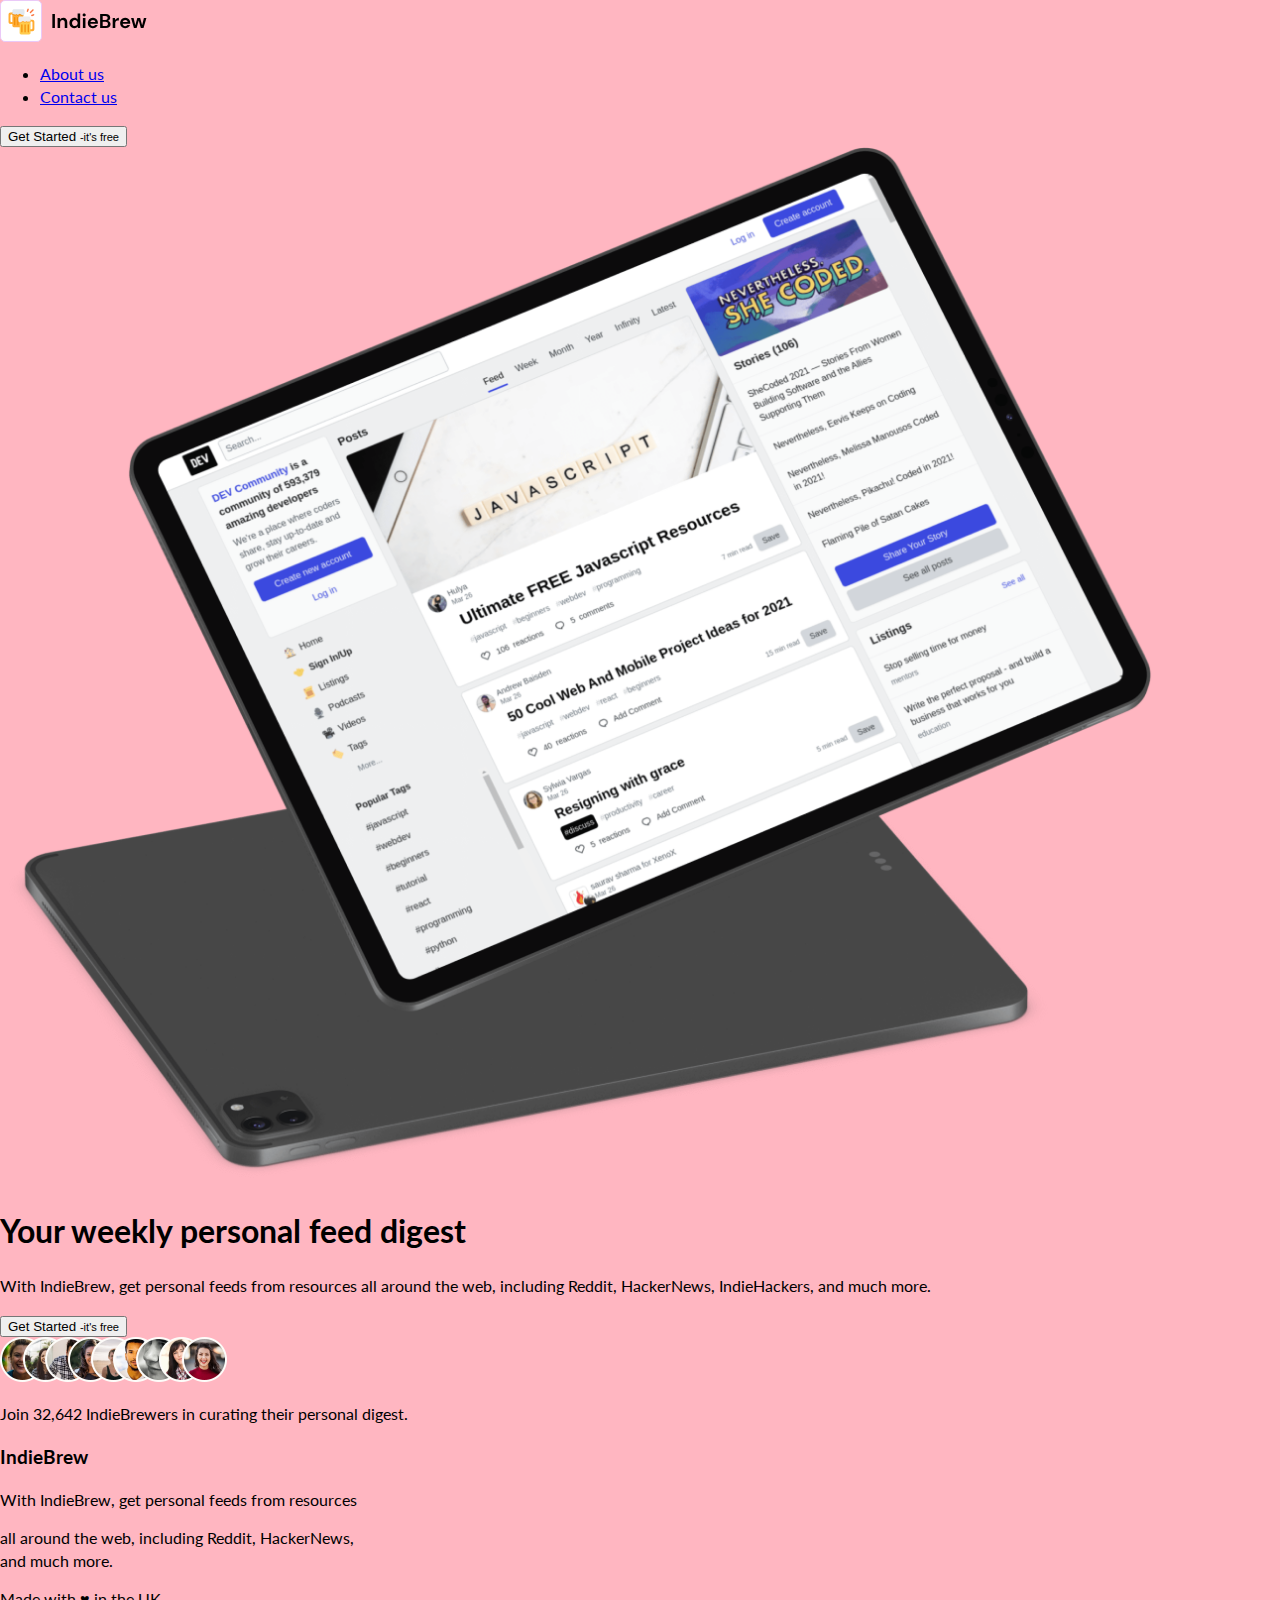
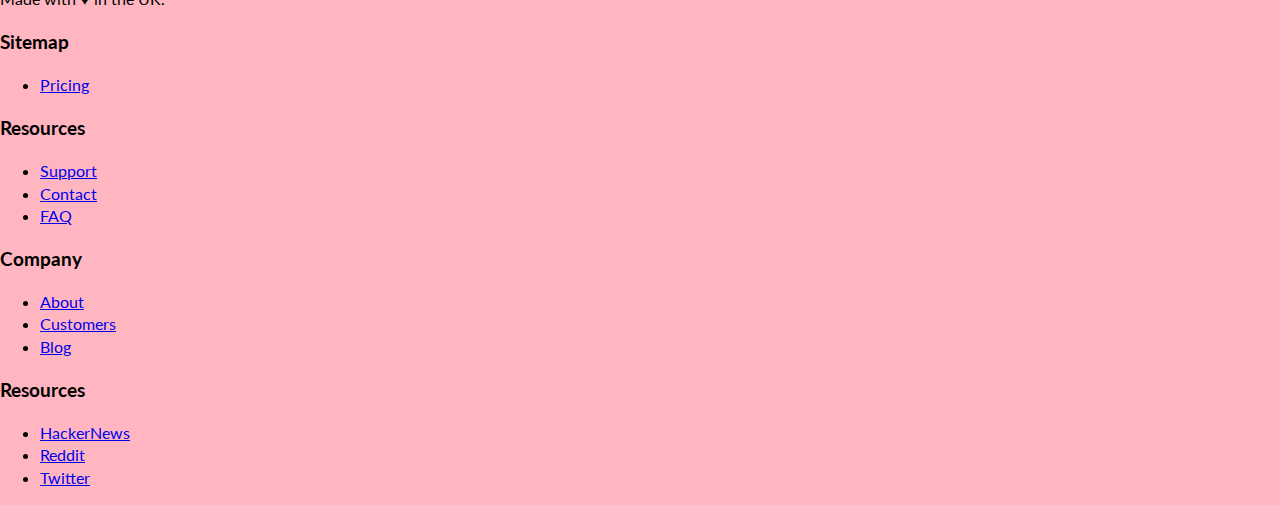
==== commit c5e386ab: "Final test" ====
--- a/index.html
+++ b/index.html
@@ -11,60 +11,60 @@
     <title>IndieBrew</title>
 </head>
 <body>
-       <!-- Navigation-->
-       <div class="container">
-        <div class="header align-items-center d-flex justify-content-between pt-4">
-            <!--Logo-->
-               <div class="nav-logo">
-                   <svg width="147" height="42" viewBox="0 0 147 42" fill="none" xmlns="http://www.w3.org/2000/svg">
-                       <path d="M52.36 28V14H54.92V28H52.36ZM57.5734 28V18.08H59.8334L60.0334 19.76C60.3401 19.1733 60.7801 18.7067 61.3534 18.36C61.9401 18.0133 62.6268 17.84 63.4134 17.84C64.6401 17.84 65.5934 18.2267 66.2734 19C66.9534 19.7733 67.2934 20.9067 67.2934 22.4V28H64.7334V22.64C64.7334 21.7867 64.5601 21.1333 64.2134 20.68C63.8668 20.2267 63.3268 20 62.5934 20C61.8734 20 61.2801 20.2533 60.8134 20.76C60.3601 21.2667 60.1334 21.9733 60.1334 22.88V28H57.5734ZM74.3014 28.24C73.3681 28.24 72.5347 28.0133 71.8014 27.56C71.0681 27.1067 70.4881 26.4867 70.0614 25.7C69.6347 24.9133 69.4214 24.02 69.4214 23.02C69.4214 22.02 69.6347 21.1333 70.0614 20.36C70.4881 19.5733 71.0681 18.96 71.8014 18.52C72.5347 18.0667 73.3681 17.84 74.3014 17.84C75.0481 17.84 75.7014 17.98 76.2614 18.26C76.8214 18.54 77.2747 18.9333 77.6214 19.44V13.6H80.1814V28H77.9014L77.6214 26.58C77.3014 27.02 76.8747 27.4067 76.3414 27.74C75.8214 28.0733 75.1414 28.24 74.3014 28.24ZM74.8414 26C75.6681 26 76.3414 25.7267 76.8614 25.18C77.3947 24.62 77.6614 23.9067 77.6614 23.04C77.6614 22.1733 77.3947 21.4667 76.8614 20.92C76.3414 20.36 75.6681 20.08 74.8414 20.08C74.0281 20.08 73.3547 20.3533 72.8214 20.9C72.2881 21.4467 72.0214 22.1533 72.0214 23.02C72.0214 23.8867 72.2881 24.6 72.8214 25.16C73.3547 25.72 74.0281 26 74.8414 26ZM84.1683 16.54C83.7016 16.54 83.3149 16.4 83.0083 16.12C82.7149 15.84 82.5683 15.4867 82.5683 15.06C82.5683 14.6333 82.7149 14.2867 83.0083 14.02C83.3149 13.74 83.7016 13.6 84.1683 13.6C84.6349 13.6 85.0149 13.74 85.3083 14.02C85.6149 14.2867 85.7683 14.6333 85.7683 15.06C85.7683 15.4867 85.6149 15.84 85.3083 16.12C85.0149 16.4 84.6349 16.54 84.1683 16.54ZM82.8883 28V18.08H85.4483V28H82.8883ZM92.9403 28.24C91.9403 28.24 91.0536 28.0267 90.2803 27.6C89.507 27.1733 88.9003 26.5733 88.4603 25.8C88.0203 25.0267 87.8003 24.1333 87.8003 23.12C87.8003 22.0933 88.0136 21.18 88.4403 20.38C88.8803 19.58 89.4803 18.96 90.2403 18.52C91.0136 18.0667 91.9203 17.84 92.9603 17.84C93.9336 17.84 94.7936 18.0533 95.5403 18.48C96.287 18.9067 96.867 19.4933 97.2803 20.24C97.707 20.9733 97.9203 21.7933 97.9203 22.7C97.9203 22.8467 97.9136 23 97.9003 23.16C97.9003 23.32 97.8936 23.4867 97.8803 23.66H90.3403C90.3936 24.4333 90.6603 25.04 91.1403 25.48C91.6336 25.92 92.227 26.14 92.9203 26.14C93.4403 26.14 93.8736 26.0267 94.2203 25.8C94.5803 25.56 94.847 25.2533 95.0203 24.88H97.6203C97.4336 25.5067 97.1203 26.08 96.6803 26.6C96.2536 27.1067 95.7203 27.5067 95.0803 27.8C94.4536 28.0933 93.7403 28.24 92.9403 28.24ZM92.9603 19.92C92.3336 19.92 91.7803 20.1 91.3003 20.46C90.8203 20.8067 90.5136 21.34 90.3803 22.06H95.3203C95.2803 21.4067 95.0403 20.8867 94.6003 20.5C94.1603 20.1133 93.6136 19.92 92.9603 19.92ZM100.133 28V14H105.753C107.207 14 108.313 14.34 109.073 15.02C109.847 15.6867 110.233 16.5467 110.233 17.6C110.233 18.48 109.993 19.1867 109.513 19.72C109.047 20.24 108.473 20.5933 107.793 20.78C108.593 20.94 109.253 21.34 109.773 21.98C110.293 22.6067 110.553 23.34 110.553 24.18C110.553 25.2867 110.153 26.2 109.353 26.92C108.553 27.64 107.42 28 105.953 28H100.133ZM102.693 19.88H105.373C106.093 19.88 106.647 19.7133 107.033 19.38C107.42 19.0467 107.613 18.5733 107.613 17.96C107.613 17.3733 107.42 16.9133 107.033 16.58C106.66 16.2333 106.093 16.06 105.333 16.06H102.693V19.88ZM102.693 25.92H105.553C106.313 25.92 106.9 25.7467 107.313 25.4C107.74 25.04 107.953 24.54 107.953 23.9C107.953 23.2467 107.733 22.7333 107.293 22.36C106.853 21.9867 106.26 21.8 105.513 21.8H102.693V25.92ZM112.691 28V18.08H114.971L115.211 19.94C115.571 19.3 116.057 18.7933 116.671 18.42C117.297 18.0333 118.031 17.84 118.871 17.84V20.54H118.151C117.591 20.54 117.091 20.6267 116.651 20.8C116.211 20.9733 115.864 21.2733 115.611 21.7C115.371 22.1267 115.251 22.72 115.251 23.48V28H112.691ZM125.265 28.24C124.265 28.24 123.378 28.0267 122.605 27.6C121.831 27.1733 121.225 26.5733 120.785 25.8C120.345 25.0267 120.125 24.1333 120.125 23.12C120.125 22.0933 120.338 21.18 120.765 20.38C121.205 19.58 121.805 18.96 122.565 18.52C123.338 18.0667 124.245 17.84 125.285 17.84C126.258 17.84 127.118 18.0533 127.865 18.48C128.611 18.9067 129.191 19.4933 129.605 20.24C130.031 20.9733 130.245 21.7933 130.245 22.7C130.245 22.8467 130.238 23 130.225 23.16C130.225 23.32 130.218 23.4867 130.205 23.66H122.665C122.718 24.4333 122.985 25.04 123.465 25.48C123.958 25.92 124.551 26.14 125.245 26.14C125.765 26.14 126.198 26.0267 126.545 25.8C126.905 25.56 127.171 25.2533 127.345 24.88H129.945C129.758 25.5067 129.445 26.08 129.005 26.6C128.578 27.1067 128.045 27.5067 127.405 27.8C126.778 28.0933 126.065 28.24 125.265 28.24ZM125.285 19.92C124.658 19.92 124.105 20.1 123.625 20.46C123.145 20.8067 122.838 21.34 122.705 22.06H127.645C127.605 21.4067 127.365 20.8867 126.925 20.5C126.485 20.1133 125.938 19.92 125.285 19.92ZM133.947 28L131.047 18.08H133.587L135.307 25.22L137.307 18.08H140.147L142.147 25.22L143.887 18.08H146.427L143.507 28H140.847L138.727 20.58L136.607 28H133.947Z" fill="black"/>
-                       <rect x="0.5" y="0.5" width="41" height="41" rx="4.5" fill="white" stroke="#EAC9F8"/>
-                       <path d="M10.4908 12.5065H13.0245V14.4294H11.7426C10.4606 14.4294 10.4606 15.0704 10.4606 15.7114V21.0135C10.4606 21.989 11.3858 22.1203 11.3858 22.1203H13.0245V24.0432H10.4908C9.4127 24.0432 8.53845 23.1697 8.53845 22.0916V14.4581C8.53845 13.3807 9.41198 12.5065 10.4908 12.5065Z" fill="#FFAC33"/>
-                       <path d="M12.3835 12.5065H23.2786V25.8111C23.2786 26.6006 22.6326 27.2466 21.843 27.2466H13.8191C13.0295 27.2466 12.3835 26.6006 12.3835 25.8111V12.5065Z" fill="#FFAC33"/>
-                       <path d="M14.6266 25.3237C14.9804 25.3237 15.2676 25.0373 15.2676 24.6828V17.6335C15.2676 17.2797 14.9812 16.9926 14.6266 16.9926C14.2727 16.9926 13.9856 17.279 13.9856 17.6335V24.6828C13.9856 25.0373 14.2727 25.3237 14.6266 25.3237ZM17.8307 25.3237C18.1846 25.3237 18.4717 25.0373 18.4717 24.6828V17.6335C18.4717 17.2797 18.1853 16.9926 17.8307 16.9926C17.4768 16.9926 17.1897 17.279 17.1897 17.6335V24.6828C17.1905 25.0373 17.4768 25.3237 17.8307 25.3237ZM12.3835 14.7395V12.5065H23.2786V16.0078C23.069 16.0846 22.845 16.1334 22.6089 16.1334C21.7921 16.1334 21.0937 15.6302 20.803 14.9175C20.6322 15.0654 20.4118 15.1572 20.1692 15.1572C19.839 15.1572 19.5483 14.9921 19.3718 14.7409C19.0251 15.2836 18.4214 15.6453 17.7295 15.6453C17.095 15.6453 16.5359 15.3374 16.1798 14.868C16.0018 15.3223 15.5626 15.6453 15.0458 15.6453C14.5828 15.6453 14.1852 15.384 13.9777 15.0043C13.7839 15.0991 13.5686 15.1572 13.3375 15.1572C12.7044 15.1572 12.3835 14.7395 12.3835 14.7395Z" fill="#F4900C"/>
-                       <path d="M14.3065 9.3024H22.6376C23.9196 9.3024 24.5605 9.94337 24.5605 11.2253V13.2063C24.5605 14.2844 23.6863 15.158 22.6089 15.158C21.7921 15.158 21.0937 14.6548 20.803 13.9428C20.6322 14.0899 20.4118 14.1825 20.1692 14.1825C19.839 14.1825 19.5483 14.0174 19.3718 13.7662C19.0251 14.3081 18.4214 14.6699 17.7295 14.6699C17.095 14.6699 16.5359 14.362 16.1798 13.8925C16.0018 14.3469 15.5626 14.6699 15.0458 14.6699C14.6007 14.6699 14.2203 14.4258 14.0071 14.0691C13.8342 14.2335 13.6023 14.3361 13.3446 14.3361C12.8135 14.3361 12.3835 13.9055 12.3835 13.375V11.2253C12.3835 9.94337 13.0245 9.3024 14.3065 9.3024Z" fill="#E1E8ED"/>
-                       <path d="M30.4269 13.2602C30.2431 13.2602 30.0594 13.1899 29.9194 13.0499C29.6388 12.7692 29.6388 12.3149 29.9194 12.0342L32.4689 9.48615C32.7496 9.20622 33.2032 9.20622 33.4839 9.48615C33.7645 9.76608 33.7645 10.2212 33.4839 10.5018L30.9344 13.0499C30.7944 13.1906 30.6106 13.2602 30.4269 13.2602ZM27.4381 12.0421C27.3599 12.0421 27.2795 12.0285 27.2012 12.0012C26.8273 11.8706 26.6299 11.4615 26.7605 11.0868L27.4568 9.0964C27.5881 8.72245 27.9965 8.52506 28.3712 8.65569C28.7452 8.78633 28.9425 9.19546 28.8119 9.57013L28.1157 11.5605C28.0123 11.857 27.7345 12.0421 27.4381 12.0421ZM31.8474 16.1865C31.5516 16.1865 31.2746 16.0021 31.1705 15.7078C31.0384 15.3338 31.2351 14.924 31.6083 14.7919L33.3985 14.1596C33.7731 14.0268 34.1823 14.2242 34.3143 14.5974C34.4464 14.9714 34.2497 15.3812 33.8765 15.5133L32.0864 16.1456C32.0067 16.1736 31.9263 16.1865 31.8474 16.1865Z" fill="#FA743E"/>
-                       <path d="M32.4259 19.6842H29.8922V21.6071H31.1741C32.456 21.6071 32.456 22.2481 32.456 22.889V28.1912C32.456 29.1667 31.5308 29.298 31.5308 29.298H29.8922V31.2209H32.4259C33.504 31.2209 34.3782 30.3474 34.3782 29.2693V21.6358C34.3782 20.5584 33.5047 19.6842 32.4259 19.6842Z" fill="#FFAC33"/>
-                       <path d="M30.5331 19.6842H19.6381V32.9888C19.6381 33.7783 20.2841 34.4243 21.0736 34.4243H29.0976C29.8871 34.4243 30.5331 33.7783 30.5331 32.9888V19.6842Z" fill="#FFCC4D"/>
-                       <path d="M21.8811 32.5014C21.5273 32.5014 21.2402 32.2151 21.2402 31.8605V24.8113C21.2402 24.4574 21.5273 24.1703 21.8811 24.1703C22.235 24.1703 22.5221 24.4567 22.5221 24.8113V31.8605C22.5221 32.2151 22.235 32.5014 21.8811 32.5014ZM28.2901 32.5014C27.9363 32.5014 27.6491 32.2151 27.6491 31.8605V24.8113C27.6491 24.4574 27.9355 24.1703 28.2901 24.1703C28.644 24.1703 28.9311 24.4567 28.9311 24.8113V31.8605C28.9311 32.2151 28.644 32.5014 28.2901 32.5014ZM25.086 32.5014C24.7321 32.5014 24.445 32.2151 24.445 31.8605V24.8113C24.445 24.4574 24.7314 24.1703 25.086 24.1703C25.4406 24.1703 25.727 24.4567 25.727 24.8113V31.8605C25.7262 32.2151 25.4398 32.5014 25.086 32.5014Z" fill="#F4900C"/>
-                       <path d="M30.5331 21.9172V19.6842H19.6381V23.1855C19.8477 23.2623 20.0716 23.3111 20.3077 23.3111C21.1246 23.3111 21.823 22.8079 22.1137 22.0952C22.2845 22.2431 22.5048 22.3349 22.7474 22.3349C23.0776 22.3349 23.3683 22.1698 23.5449 21.9186C23.8916 22.4613 24.4952 22.823 25.1871 22.823C25.8217 22.823 26.3808 22.5151 26.7368 22.0457C26.9148 22.5 27.3541 22.823 27.8709 22.823C28.3339 22.823 28.7315 22.5617 28.9389 22.182C29.1327 22.2768 29.3481 22.3349 29.5792 22.3349C30.2123 22.3349 30.5331 21.9172 30.5331 21.9172Z" fill="#FFAC33"/>
-                       <path d="M28.6102 16.4801H20.279C18.9971 16.4801 18.3561 17.1211 18.3561 18.403V20.3841C18.3561 21.4621 19.2304 22.3357 20.3078 22.3357C21.1246 22.3357 21.823 21.8325 22.1137 21.1205C22.2845 21.2676 22.5049 21.3602 22.7475 21.3602C23.0776 21.3602 23.3683 21.1951 23.5449 20.9439C23.8916 21.4858 24.4952 21.8476 25.1872 21.8476C25.8217 21.8476 26.3808 21.5397 26.7368 21.0702C26.9148 21.5246 27.3541 21.8476 27.8709 21.8476C28.3159 21.8476 28.6963 21.6035 28.9095 21.2468C29.0818 21.4112 29.3143 21.5138 29.5713 21.5138C30.1025 21.5138 30.5324 21.0832 30.5324 20.5527V18.403C30.5331 17.1211 29.8921 16.4801 28.6102 16.4801Z" fill="#EEEEEE"/>
-                   </svg> 
-          
-               </div>  
-           <!--Navbar menu mobile--> 
-           <div class="navbar-right">
-                    <nav class="navbar navbar-light bg-faded">
-                        <div class="container-fluid">
-                            <button class="navbar-toggler" type="button" data-bs-toggle="collapse" data-bs-target="#navbarToggleExternalContent" aria-controls="navbarToggleExternalContent" aria-expanded="false" aria-label="Toggle navigation">
-                                <span class="navbar-toggler-icon"></span>
-                            </button>
+       <!--Mobile Navigation-->
+       <nav class="navbar navbar-expand-lg navbar-light bg-faded">
+                <div class="container-fluid">
+                    <a class="navbar-brand" href="#">
+                        <img src="images/logo.png" alt="logo"/>
+                    </a>
+                        <button class="navbar-toggler" type="button" data-bs-toggle="collapse" data-bs-target="#navbarSupportedContent" aria-controls="navbarSupportedContent" aria-expanded="false" aria-label="Toggle navigation">
+                            <span class="navbar-toggler-icon"></span>
+                    </button>
+                        <div class="collapse navbar-collapse" id="navbarSupportedContent">
+                                <ul class="navbar-nav me-auto mb-2 mb-lg-0">
+                                    <li class="nav-item">
+                                        <a class="nav-link active" aria-current="page" href="about.html">About Us</a>
+                                    </li>
+                                    <li class="nav-item">
+                                        <a class="nav-link active" aria-current="page" href="contact.html">Contact Us</a>
+                                    </li>
+                                </ul>
                         </div>
-                    </nav>
-                    <div class="collapse" id="navbarToggleExternalContent">
-                            <ul class="list-unstyled">
-                               <br><li><a href="index.html" aria-label="It takes you to the first page" class="text-decoration-none"></a></li>
-                                    <li><a href="about.html" class="text-decoration-none ms-2">About Us</a></li><br>
-                                    <li><a href="contact.html" class="text-decoration-none ms-2">Contact Us</a></li>
-                            </ul>
-                                <span class="text-muted"></span>
+               </div>
+      </nav>
+        <!-- tablet Nav -->
+        <div class="container">
+            <div class="header align-items-center d-flex justify-content-between pt-4">
+                <div class="nav-logo">
+                    <svg width="147" height="42" viewBox="0 0 147 42" fill="none" xmlns="http://www.w3.org/2000/svg">
+                        <path d="M52.36 28V14H54.92V28H52.36ZM57.5734 28V18.08H59.8334L60.0334 19.76C60.3401 19.1733 60.7801 18.7067 61.3534 18.36C61.9401 18.0133 62.6268 17.84 63.4134 17.84C64.6401 17.84 65.5934 18.2267 66.2734 19C66.9534 19.7733 67.2934 20.9067 67.2934 22.4V28H64.7334V22.64C64.7334 21.7867 64.5601 21.1333 64.2134 20.68C63.8668 20.2267 63.3268 20 62.5934 20C61.8734 20 61.2801 20.2533 60.8134 20.76C60.3601 21.2667 60.1334 21.9733 60.1334 22.88V28H57.5734ZM74.3014 28.24C73.3681 28.24 72.5347 28.0133 71.8014 27.56C71.0681 27.1067 70.4881 26.4867 70.0614 25.7C69.6347 24.9133 69.4214 24.02 69.4214 23.02C69.4214 22.02 69.6347 21.1333 70.0614 20.36C70.4881 19.5733 71.0681 18.96 71.8014 18.52C72.5347 18.0667 73.3681 17.84 74.3014 17.84C75.0481 17.84 75.7014 17.98 76.2614 18.26C76.8214 18.54 77.2747 18.9333 77.6214 19.44V13.6H80.1814V28H77.9014L77.6214 26.58C77.3014 27.02 76.8747 27.4067 76.3414 27.74C75.8214 28.0733 75.1414 28.24 74.3014 28.24ZM74.8414 26C75.6681 26 76.3414 25.7267 76.8614 25.18C77.3947 24.62 77.6614 23.9067 77.6614 23.04C77.6614 22.1733 77.3947 21.4667 76.8614 20.92C76.3414 20.36 75.6681 20.08 74.8414 20.08C74.0281 20.08 73.3547 20.3533 72.8214 20.9C72.2881 21.4467 72.0214 22.1533 72.0214 23.02C72.0214 23.8867 72.2881 24.6 72.8214 25.16C73.3547 25.72 74.0281 26 74.8414 26ZM84.1683 16.54C83.7016 16.54 83.3149 16.4 83.0083 16.12C82.7149 15.84 82.5683 15.4867 82.5683 15.06C82.5683 14.6333 82.7149 14.2867 83.0083 14.02C83.3149 13.74 83.7016 13.6 84.1683 13.6C84.6349 13.6 85.0149 13.74 85.3083 14.02C85.6149 14.2867 85.7683 14.6333 85.7683 15.06C85.7683 15.4867 85.6149 15.84 85.3083 16.12C85.0149 16.4 84.6349 16.54 84.1683 16.54ZM82.8883 28V18.08H85.4483V28H82.8883ZM92.9403 28.24C91.9403 28.24 91.0536 28.0267 90.2803 27.6C89.507 27.1733 88.9003 26.5733 88.4603 25.8C88.0203 25.0267 87.8003 24.1333 87.8003 23.12C87.8003 22.0933 88.0136 21.18 88.4403 20.38C88.8803 19.58 89.4803 18.96 90.2403 18.52C91.0136 18.0667 91.9203 17.84 92.9603 17.84C93.9336 17.84 94.7936 18.0533 95.5403 18.48C96.287 18.9067 96.867 19.4933 97.2803 20.24C97.707 20.9733 97.9203 21.7933 97.9203 22.7C97.9203 22.8467 97.9136 23 97.9003 23.16C97.9003 23.32 97.8936 23.4867 97.8803 23.66H90.3403C90.3936 24.4333 90.6603 25.04 91.1403 25.48C91.6336 25.92 92.227 26.14 92.9203 26.14C93.4403 26.14 93.8736 26.0267 94.2203 25.8C94.5803 25.56 94.847 25.2533 95.0203 24.88H97.6203C97.4336 25.5067 97.1203 26.08 96.6803 26.6C96.2536 27.1067 95.7203 27.5067 95.0803 27.8C94.4536 28.0933 93.7403 28.24 92.9403 28.24ZM92.9603 19.92C92.3336 19.92 91.7803 20.1 91.3003 20.46C90.8203 20.8067 90.5136 21.34 90.3803 22.06H95.3203C95.2803 21.4067 95.0403 20.8867 94.6003 20.5C94.1603 20.1133 93.6136 19.92 92.9603 19.92ZM100.133 28V14H105.753C107.207 14 108.313 14.34 109.073 15.02C109.847 15.6867 110.233 16.5467 110.233 17.6C110.233 18.48 109.993 19.1867 109.513 19.72C109.047 20.24 108.473 20.5933 107.793 20.78C108.593 20.94 109.253 21.34 109.773 21.98C110.293 22.6067 110.553 23.34 110.553 24.18C110.553 25.2867 110.153 26.2 109.353 26.92C108.553 27.64 107.42 28 105.953 28H100.133ZM102.693 19.88H105.373C106.093 19.88 106.647 19.7133 107.033 19.38C107.42 19.0467 107.613 18.5733 107.613 17.96C107.613 17.3733 107.42 16.9133 107.033 16.58C106.66 16.2333 106.093 16.06 105.333 16.06H102.693V19.88ZM102.693 25.92H105.553C106.313 25.92 106.9 25.7467 107.313 25.4C107.74 25.04 107.953 24.54 107.953 23.9C107.953 23.2467 107.733 22.7333 107.293 22.36C106.853 21.9867 106.26 21.8 105.513 21.8H102.693V25.92ZM112.691 28V18.08H114.971L115.211 19.94C115.571 19.3 116.057 18.7933 116.671 18.42C117.297 18.0333 118.031 17.84 118.871 17.84V20.54H118.151C117.591 20.54 117.091 20.6267 116.651 20.8C116.211 20.9733 115.864 21.2733 115.611 21.7C115.371 22.1267 115.251 22.72 115.251 23.48V28H112.691ZM125.265 28.24C124.265 28.24 123.378 28.0267 122.605 27.6C121.831 27.1733 121.225 26.5733 120.785 25.8C120.345 25.0267 120.125 24.1333 120.125 23.12C120.125 22.0933 120.338 21.18 120.765 20.38C121.205 19.58 121.805 18.96 122.565 18.52C123.338 18.0667 124.245 17.84 125.285 17.84C126.258 17.84 127.118 18.0533 127.865 18.48C128.611 18.9067 129.191 19.4933 129.605 20.24C130.031 20.9733 130.245 21.7933 130.245 22.7C130.245 22.8467 130.238 23 130.225 23.16C130.225 23.32 130.218 23.4867 130.205 23.66H122.665C122.718 24.4333 122.985 25.04 123.465 25.48C123.958 25.92 124.551 26.14 125.245 26.14C125.765 26.14 126.198 26.0267 126.545 25.8C126.905 25.56 127.171 25.2533 127.345 24.88H129.945C129.758 25.5067 129.445 26.08 129.005 26.6C128.578 27.1067 128.045 27.5067 127.405 27.8C126.778 28.0933 126.065 28.24 125.265 28.24ZM125.285 19.92C124.658 19.92 124.105 20.1 123.625 20.46C123.145 20.8067 122.838 21.34 122.705 22.06H127.645C127.605 21.4067 127.365 20.8867 126.925 20.5C126.485 20.1133 125.938 19.92 125.285 19.92ZM133.947 28L131.047 18.08H133.587L135.307 25.22L137.307 18.08H140.147L142.147 25.22L143.887 18.08H146.427L143.507 28H140.847L138.727 20.58L136.607 28H133.947Z" fill="black"/>
+                        <rect x="0.5" y="0.5" width="41" height="41" rx="4.5" fill="white" stroke="#EAC9F8"/>
+                        <path d="M10.4908 12.5065H13.0245V14.4294H11.7426C10.4606 14.4294 10.4606 15.0704 10.4606 15.7114V21.0135C10.4606 21.989 11.3858 22.1203 11.3858 22.1203H13.0245V24.0432H10.4908C9.4127 24.0432 8.53845 23.1697 8.53845 22.0916V14.4581C8.53845 13.3807 9.41198 12.5065 10.4908 12.5065Z" fill="#FFAC33"/>
+                        <path d="M12.3835 12.5065H23.2786V25.8111C23.2786 26.6006 22.6326 27.2466 21.843 27.2466H13.8191C13.0295 27.2466 12.3835 26.6006 12.3835 25.8111V12.5065Z" fill="#FFAC33"/>
+                        <path d="M14.6266 25.3237C14.9804 25.3237 15.2676 25.0373 15.2676 24.6828V17.6335C15.2676 17.2797 14.9812 16.9926 14.6266 16.9926C14.2727 16.9926 13.9856 17.279 13.9856 17.6335V24.6828C13.9856 25.0373 14.2727 25.3237 14.6266 25.3237ZM17.8307 25.3237C18.1846 25.3237 18.4717 25.0373 18.4717 24.6828V17.6335C18.4717 17.2797 18.1853 16.9926 17.8307 16.9926C17.4768 16.9926 17.1897 17.279 17.1897 17.6335V24.6828C17.1905 25.0373 17.4768 25.3237 17.8307 25.3237ZM12.3835 14.7395V12.5065H23.2786V16.0078C23.069 16.0846 22.845 16.1334 22.6089 16.1334C21.7921 16.1334 21.0937 15.6302 20.803 14.9175C20.6322 15.0654 20.4118 15.1572 20.1692 15.1572C19.839 15.1572 19.5483 14.9921 19.3718 14.7409C19.0251 15.2836 18.4214 15.6453 17.7295 15.6453C17.095 15.6453 16.5359 15.3374 16.1798 14.868C16.0018 15.3223 15.5626 15.6453 15.0458 15.6453C14.5828 15.6453 14.1852 15.384 13.9777 15.0043C13.7839 15.0991 13.5686 15.1572 13.3375 15.1572C12.7044 15.1572 12.3835 14.7395 12.3835 14.7395Z" fill="#F4900C"/>
+                        <path d="M14.3065 9.3024H22.6376C23.9196 9.3024 24.5605 9.94337 24.5605 11.2253V13.2063C24.5605 14.2844 23.6863 15.158 22.6089 15.158C21.7921 15.158 21.0937 14.6548 20.803 13.9428C20.6322 14.0899 20.4118 14.1825 20.1692 14.1825C19.839 14.1825 19.5483 14.0174 19.3718 13.7662C19.0251 14.3081 18.4214 14.6699 17.7295 14.6699C17.095 14.6699 16.5359 14.362 16.1798 13.8925C16.0018 14.3469 15.5626 14.6699 15.0458 14.6699C14.6007 14.6699 14.2203 14.4258 14.0071 14.0691C13.8342 14.2335 13.6023 14.3361 13.3446 14.3361C12.8135 14.3361 12.3835 13.9055 12.3835 13.375V11.2253C12.3835 9.94337 13.0245 9.3024 14.3065 9.3024Z" fill="#E1E8ED"/>
+                        <path d="M30.4269 13.2602C30.2431 13.2602 30.0594 13.1899 29.9194 13.0499C29.6388 12.7692 29.6388 12.3149 29.9194 12.0342L32.4689 9.48615C32.7496 9.20622 33.2032 9.20622 33.4839 9.48615C33.7645 9.76608 33.7645 10.2212 33.4839 10.5018L30.9344 13.0499C30.7944 13.1906 30.6106 13.2602 30.4269 13.2602ZM27.4381 12.0421C27.3599 12.0421 27.2795 12.0285 27.2012 12.0012C26.8273 11.8706 26.6299 11.4615 26.7605 11.0868L27.4568 9.0964C27.5881 8.72245 27.9965 8.52506 28.3712 8.65569C28.7452 8.78633 28.9425 9.19546 28.8119 9.57013L28.1157 11.5605C28.0123 11.857 27.7345 12.0421 27.4381 12.0421ZM31.8474 16.1865C31.5516 16.1865 31.2746 16.0021 31.1705 15.7078C31.0384 15.3338 31.2351 14.924 31.6083 14.7919L33.3985 14.1596C33.7731 14.0268 34.1823 14.2242 34.3143 14.5974C34.4464 14.9714 34.2497 15.3812 33.8765 15.5133L32.0864 16.1456C32.0067 16.1736 31.9263 16.1865 31.8474 16.1865Z" fill="#FA743E"/>
+                        <path d="M32.4259 19.6842H29.8922V21.6071H31.1741C32.456 21.6071 32.456 22.2481 32.456 22.889V28.1912C32.456 29.1667 31.5308 29.298 31.5308 29.298H29.8922V31.2209H32.4259C33.504 31.2209 34.3782 30.3474 34.3782 29.2693V21.6358C34.3782 20.5584 33.5047 19.6842 32.4259 19.6842Z" fill="#FFAC33"/>
+                        <path d="M30.5331 19.6842H19.6381V32.9888C19.6381 33.7783 20.2841 34.4243 21.0736 34.4243H29.0976C29.8871 34.4243 30.5331 33.7783 30.5331 32.9888V19.6842Z" fill="#FFCC4D"/>
+                        <path d="M21.8811 32.5014C21.5273 32.5014 21.2402 32.2151 21.2402 31.8605V24.8113C21.2402 24.4574 21.5273 24.1703 21.8811 24.1703C22.235 24.1703 22.5221 24.4567 22.5221 24.8113V31.8605C22.5221 32.2151 22.235 32.5014 21.8811 32.5014ZM28.2901 32.5014C27.9363 32.5014 27.6491 32.2151 27.6491 31.8605V24.8113C27.6491 24.4574 27.9355 24.1703 28.2901 24.1703C28.644 24.1703 28.9311 24.4567 28.9311 24.8113V31.8605C28.9311 32.2151 28.644 32.5014 28.2901 32.5014ZM25.086 32.5014C24.7321 32.5014 24.445 32.2151 24.445 31.8605V24.8113C24.445 24.4574 24.7314 24.1703 25.086 24.1703C25.4406 24.1703 25.727 24.4567 25.727 24.8113V31.8605C25.7262 32.2151 25.4398 32.5014 25.086 32.5014Z" fill="#F4900C"/>
+                        <path d="M30.5331 21.9172V19.6842H19.6381V23.1855C19.8477 23.2623 20.0716 23.3111 20.3077 23.3111C21.1246 23.3111 21.823 22.8079 22.1137 22.0952C22.2845 22.2431 22.5048 22.3349 22.7474 22.3349C23.0776 22.3349 23.3683 22.1698 23.5449 21.9186C23.8916 22.4613 24.4952 22.823 25.1871 22.823C25.8217 22.823 26.3808 22.5151 26.7368 22.0457C26.9148 22.5 27.3541 22.823 27.8709 22.823C28.3339 22.823 28.7315 22.5617 28.9389 22.182C29.1327 22.2768 29.3481 22.3349 29.5792 22.3349C30.2123 22.3349 30.5331 21.9172 30.5331 21.9172Z" fill="#FFAC33"/>
+                        <path d="M28.6102 16.4801H20.279C18.9971 16.4801 18.3561 17.1211 18.3561 18.403V20.3841C18.3561 21.4621 19.2304 22.3357 20.3078 22.3357C21.1246 22.3357 21.823 21.8325 22.1137 21.1205C22.2845 21.2676 22.5049 21.3602 22.7475 21.3602C23.0776 21.3602 23.3683 21.1951 23.5449 20.9439C23.8916 21.4858 24.4952 21.8476 25.1872 21.8476C25.8217 21.8476 26.3808 21.5397 26.7368 21.0702C26.9148 21.5246 27.3541 21.8476 27.8709 21.8476C28.3159 21.8476 28.6963 21.6035 28.9095 21.2468C29.0818 21.4112 29.3143 21.5138 29.5713 21.5138C30.1025 21.5138 30.5324 21.0832 30.5324 20.5527V18.403C30.5331 17.1211 29.8921 16.4801 28.6102 16.4801Z" fill="#EEEEEE"/>
+                    </svg> 
+                </div> 
+                <div class="Tablet-Navbar-menu d-flex pt-1" id="tablet">
+                    <div class="menu align-items-center d-flex justify-content-between " id="flex-box" >
+                        <ul class="nav-ul me-5 d-flex pt-2 list-unstyled">
+                            <li><a href="about.html" class="tab-nav-link text-decoration-none">About us</a></li>
+                            <li class="px-4"><a href="contact.html" class="tab-nav-link text-decoration-none">Contact us</a></li>
+                        </ul>
+                        <button class="btn btn-primary pl-4 ml-4" id="tab-nav-btn">
+                            <span class="text-bold">Get Started</span>
+                            <small>-it's free</small>
+                        </button>
                     </div>
-           </div>
-               <!-- tablet Nav -->
-               <div class="Tablet-Navbar-menu d-flex pt-1" id="tablet">
-                <div class="menu align-items-center d-flex justify-content-between " id="flex-box" >
-                    <ul class="nav-ul me-5 d-flex pt-2 list-unstyled">
-                        <li ><a href="about.html" class="tab-nav-link text-decoration-none">About Us</a></li>
-                        <li class="px-4"><a href="contact.html" class="tab-nav-link text-decoration-none">Contact us</a></li>
-                    </ul>
-                    <button class="btn btn-primary pl-4 ml-4" id="tab-nav-btn">
-                        <span class="text-bold">Get Started</span>
-                        <small>-it's free</small>
-                    </button>
                 </div>
             </div>
-        </div>
-        </div>
+       </div>
         <!--Top-hero section-->
         <div class="top-hero container pt-4 mt-4">
             <div class="row">
--- a/style.css
+++ b/style.css
@@ -48,6 +48,10 @@
    .feed-back--hero,
    .sign-up--section{
     width:70%;
+   }
+
+   .nav-logo{
+    display:none;
    }
 }
 
